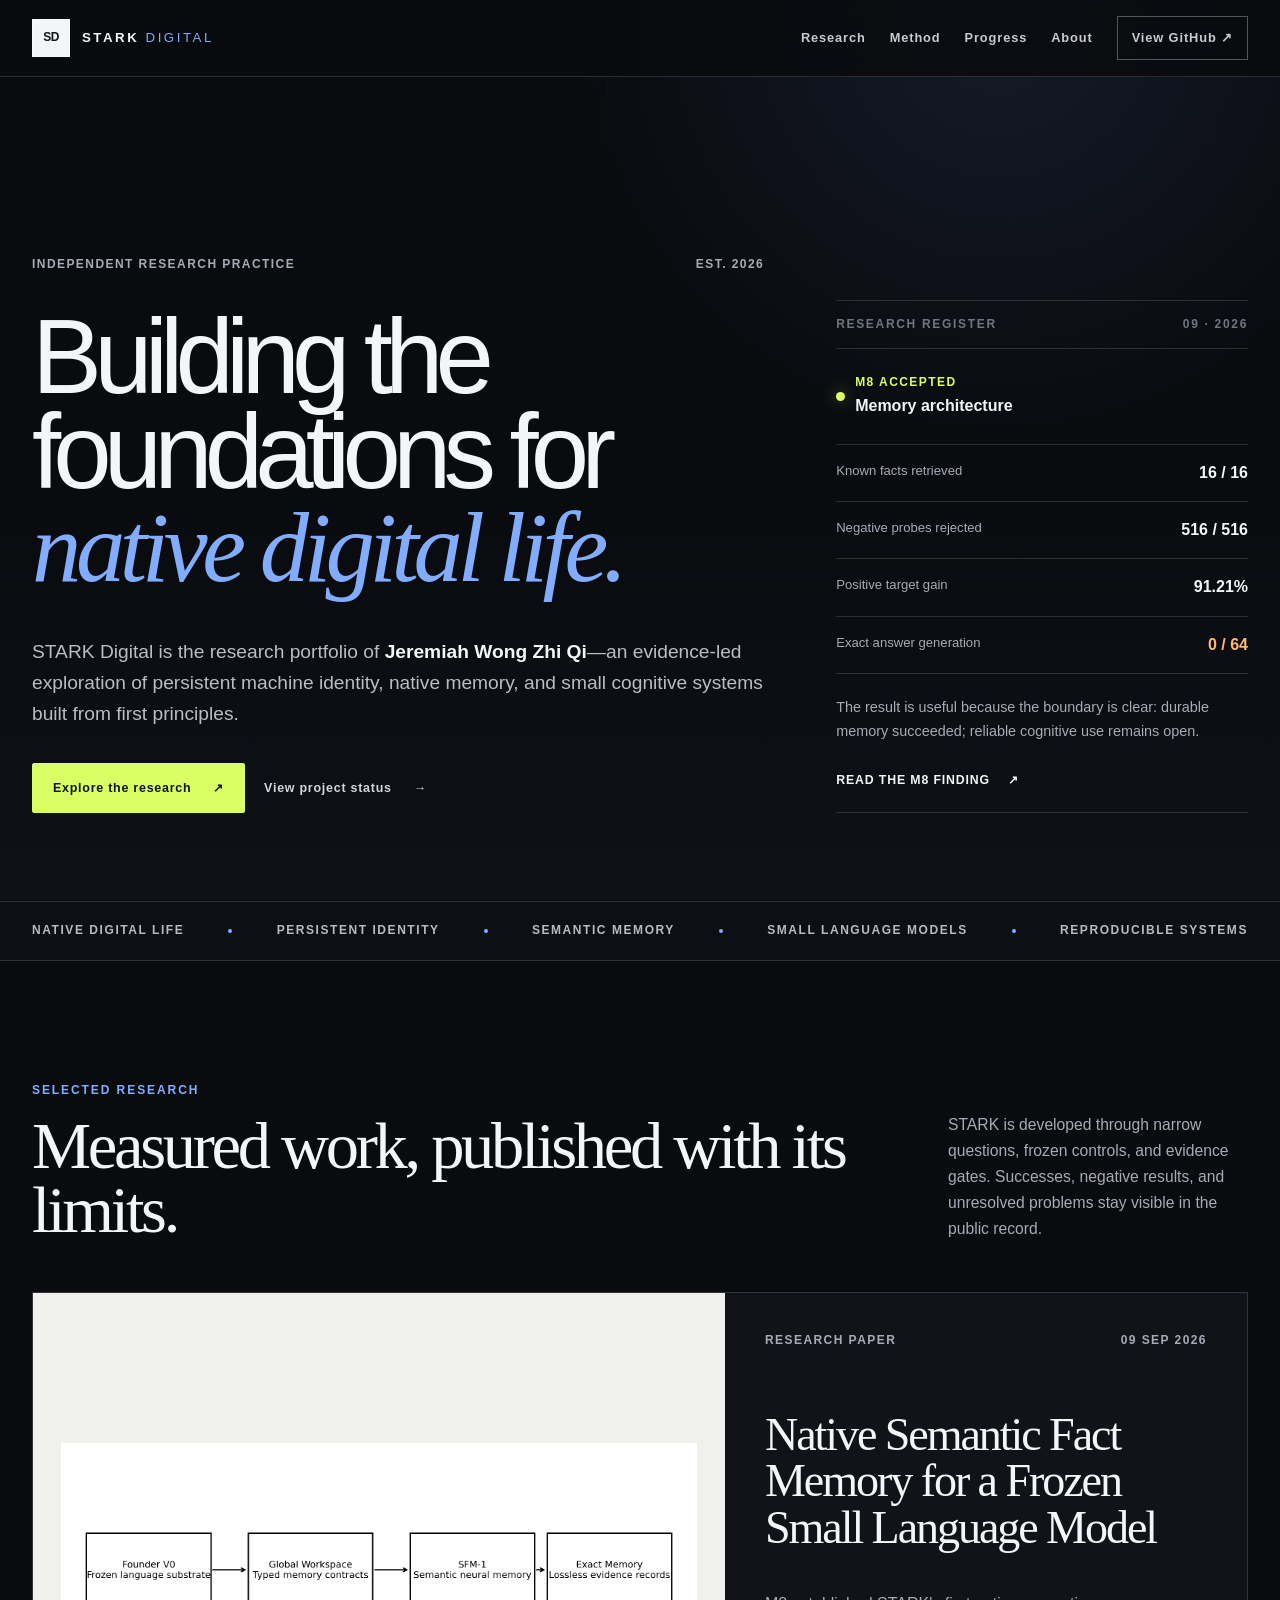
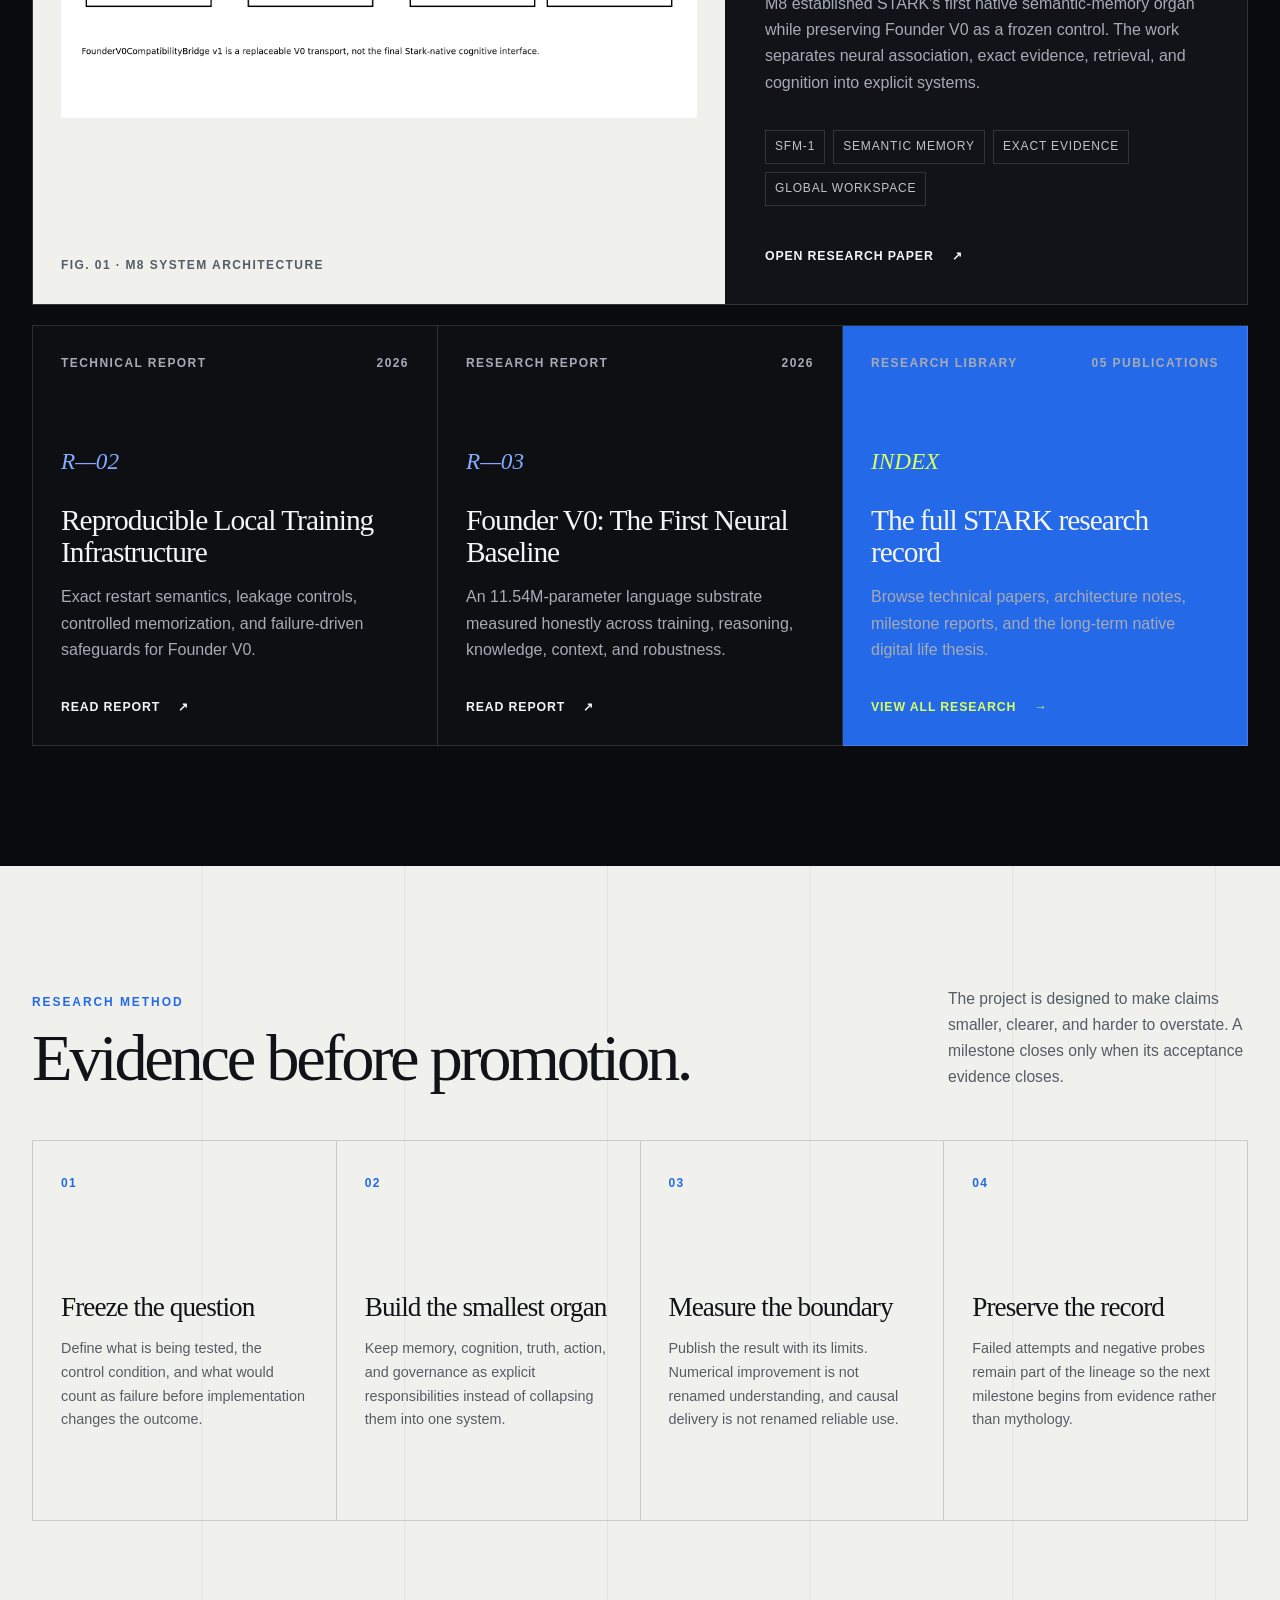
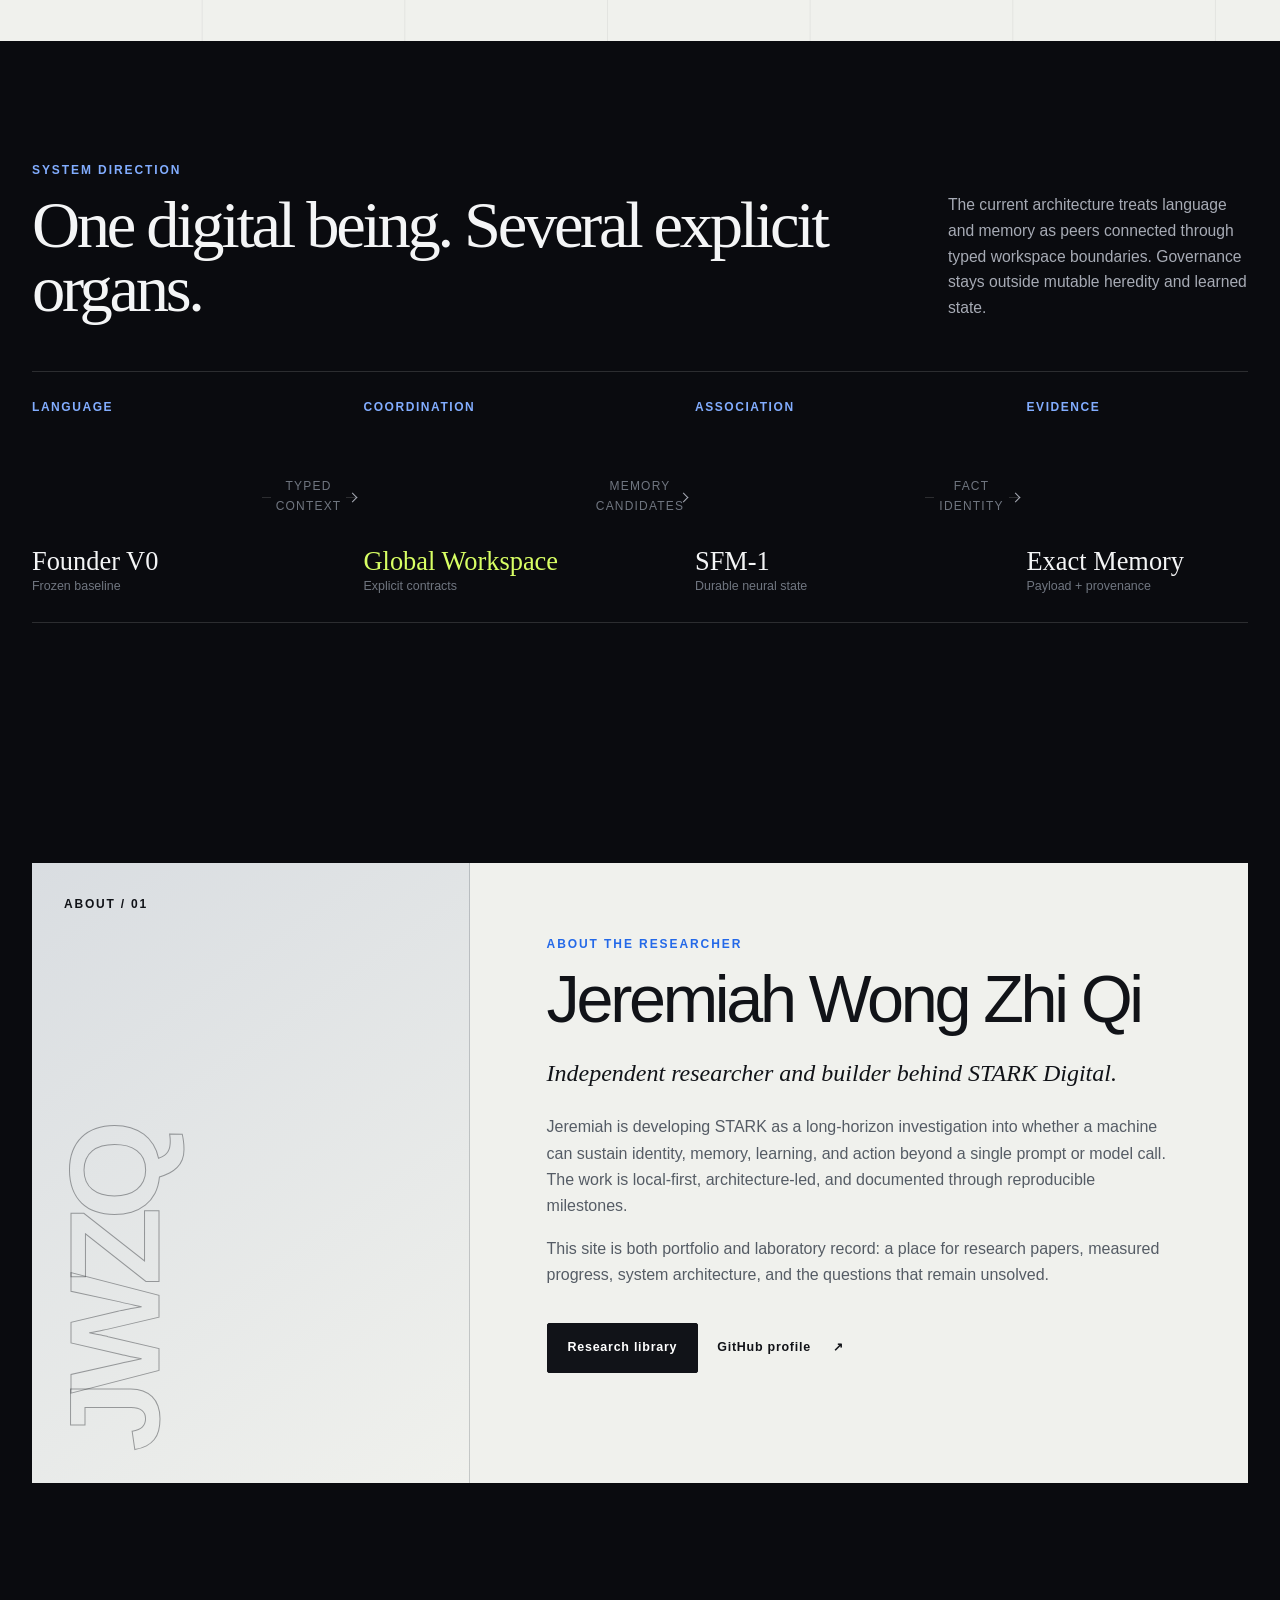
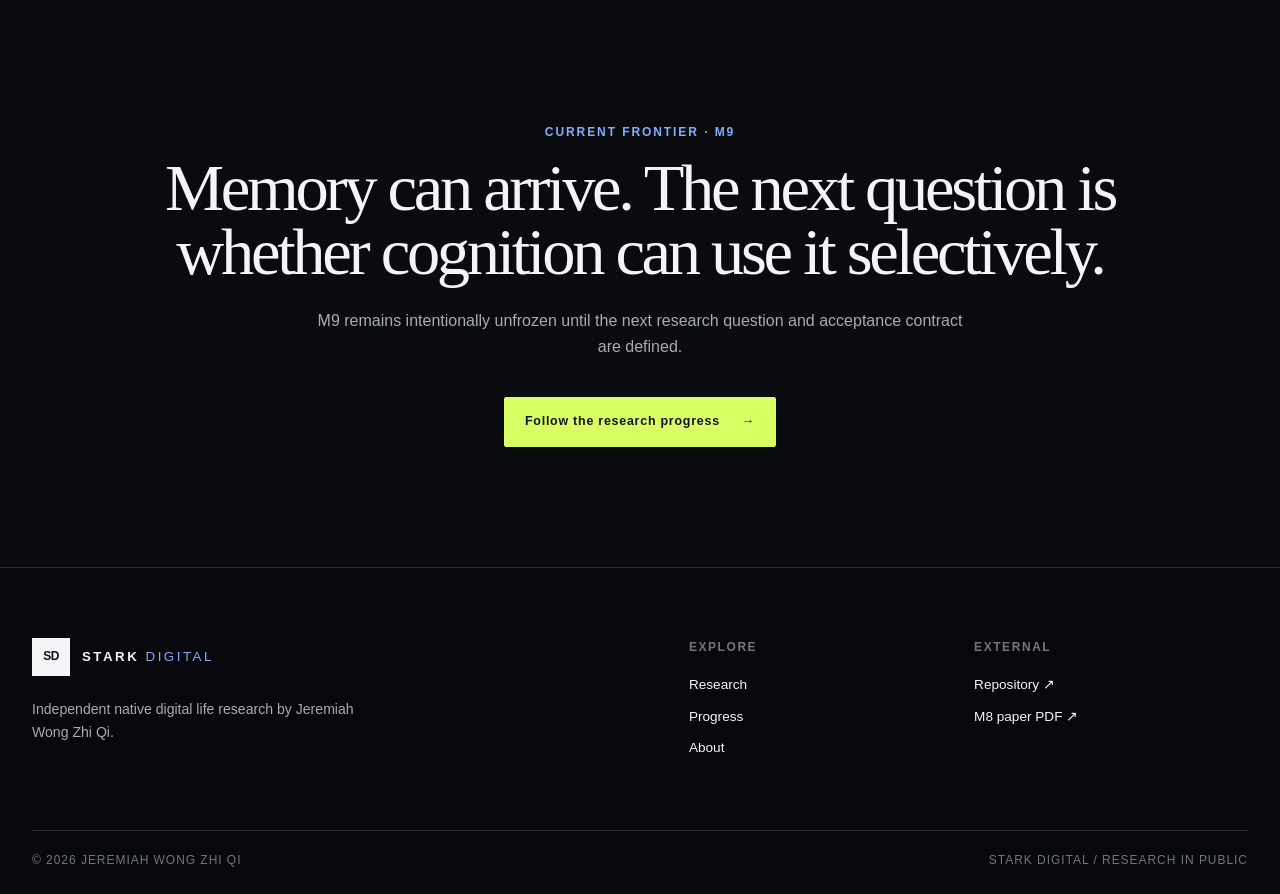
==== out/index.html @ 8e63d454 "Upgrade STARK Digital research portfolio" ====
<!doctype html>
<html lang="en">
<head>
  <meta charset="utf-8">
  <meta name="viewport" content="width=device-width, initial-scale=1">
  <meta name="theme-color" content="#0a0b0f">
  <meta name="author" content="Jeremiah Wong Zhi Qi">
  <meta name="robots" content="index, follow, max-image-preview:large">
  <title>STARK Digital — Native Digital Life Research by Jeremiah Wong Zhi Qi</title>
  <meta name="description" content="STARK Digital is Jeremiah Wong Zhi Qi's independent research portfolio exploring native digital life, small language models, semantic memory, and reproducible AI systems.">
  <link rel="canonical" href="https://project-stark00.github.io/stark-agi/">
  <link rel="icon" href="assets/stark-mark.svg" type="image/svg+xml">
  <meta property="og:type" content="website">
  <meta property="og:site_name" content="STARK Digital">
  <meta property="og:title" content="STARK Digital — Native Digital Life Research">
  <meta property="og:description" content="Independent research by Jeremiah Wong Zhi Qi into persistent digital beings, native memory, and measurable machine cognition.">
  <meta property="og:url" content="https://project-stark00.github.io/stark-agi/">
  <meta name="twitter:card" content="summary">
  <meta name="twitter:title" content="STARK Digital — Native Digital Life Research">
  <meta name="twitter:description" content="Independent research by Jeremiah Wong Zhi Qi into persistent digital beings, native memory, and measurable machine cognition.">
  <link rel="stylesheet" href="css/style.css">
  <script type="application/ld+json">
  {
    "@context": "https://schema.org",
    "@graph": [
      {
        "@type": "Person",
        "@id": "https://project-stark00.github.io/stark-agi/#jeremiah",
        "name": "Jeremiah Wong Zhi Qi",
        "url": "https://project-stark00.github.io/stark-agi/",
        "sameAs": ["https://github.com/Project-stark00"],
        "knowsAbout": ["Native digital life", "Semantic memory", "Small language models", "Reproducible machine learning"]
      },
      {
        "@type": "Organization",
        "@id": "https://project-stark00.github.io/stark-agi/#organization",
        "name": "STARK Digital",
        "url": "https://project-stark00.github.io/stark-agi/",
        "founder": {"@id": "https://project-stark00.github.io/stark-agi/#jeremiah"}
      },
      {
        "@type": "WebSite",
        "@id": "https://project-stark00.github.io/stark-agi/#website",
        "url": "https://project-stark00.github.io/stark-agi/",
        "name": "STARK Digital",
        "description": "Independent native digital life research and portfolio by Jeremiah Wong Zhi Qi.",
        "author": {"@id": "https://project-stark00.github.io/stark-agi/#jeremiah"},
        "publisher": {"@id": "https://project-stark00.github.io/stark-agi/#organization"}
      }
    ]
  }
  </script>
</head>
<body>
  <a class="skip-link" href="#main">Skip to content</a>
  <div class="page-grid" aria-hidden="true"></div>
  <header class="site-header">
    <nav class="nav shell" aria-label="Primary navigation">
      <a class="brand" href="index.html" aria-label="STARK Digital home">
        <span class="brand-mark">SD</span>
        <span class="brand-wordmark">STARK <i>DIGITAL</i></span>
      </a>
      <button class="nav-toggle" type="button" aria-expanded="false" aria-controls="site-navigation" aria-label="Open navigation"><span></span><span></span></button>
      <div class="nav-links" id="site-navigation">
        <a href="#research">Research</a>
        <a href="#method">Method</a>
        <a href="progress.html">Progress</a>
        <a href="#about">About</a>
        <a class="nav-cta" href="https://github.com/Project-stark00/stark-agi" target="_blank" rel="noreferrer">View GitHub <span aria-hidden="true">↗</span></a>
      </div>
    </nav>
  </header>

  <main id="main">
    <section class="hero shell">
      <div class="hero-copy reveal">
        <p class="eyebrow"><span>Independent research practice</span><span>Est. 2026</span></p>
        <h1>Building the foundations for <em>native digital life.</em></h1>
        <p class="lead">STARK Digital is the research portfolio of <strong>Jeremiah Wong Zhi Qi</strong>—an evidence-led exploration of persistent machine identity, native memory, and small cognitive systems built from first principles.</p>
        <div class="hero-actions">
          <a class="button primary" href="articles.html">Explore the research <span aria-hidden="true">↗</span></a>
          <a class="button text-button" href="progress.html">View project status <span aria-hidden="true">→</span></a>
        </div>
      </div>

      <aside class="research-register reveal" aria-label="Current research state">
        <div class="register-head"><span>Research register</span><span>09 · 2026</span></div>
        <div class="register-status"><i></i><span>M8 accepted</span><b>Memory architecture</b></div>
        <dl>
          <div><dt>Known facts retrieved</dt><dd>16 / 16</dd></div>
          <div><dt>Negative probes rejected</dt><dd>516 / 516</dd></div>
          <div><dt>Positive target gain</dt><dd>91.21%</dd></div>
          <div class="boundary"><dt>Exact answer generation</dt><dd>0 / 64</dd></div>
        </dl>
        <p>The result is useful because the boundary is clear: durable memory succeeded; reliable cognitive use remains open.</p>
        <a href="research/stark-m8-native-semantic-fact-memory.html">Read the M8 finding <span aria-hidden="true">↗</span></a>
      </aside>
    </section>

    <section class="signal-strip" aria-label="Research focus">
      <div class="shell signal-track">
        <span>Native digital life</span><i></i><span>Persistent identity</span><i></i><span>Semantic memory</span><i></i><span>Small language models</span><i></i><span>Reproducible systems</span>
      </div>
    </section>

    <section id="research" class="section shell reveal">
      <div class="section-heading split-heading">
        <div><p class="kicker">Selected research</p><h2>Measured work, published with its limits.</h2></div>
        <p>STARK is developed through narrow questions, frozen controls, and evidence gates. Successes, negative results, and unresolved problems stay visible in the public record.</p>
      </div>

      <article class="featured-paper">
        <div class="paper-visual">
          <img src="assets/research/m8_architecture.png" alt="Diagram of the M8 semantic memory architecture connecting Founder V0, the Global Workspace, SFM-1 and Exact Memory" width="1600" height="900" loading="eager">
          <span>Fig. 01 · M8 system architecture</span>
        </div>
        <div class="paper-copy">
          <p class="paper-meta"><span>Research paper</span><time datetime="2026-09-09">09 Sep 2026</time></p>
          <h3>Native Semantic Fact Memory for a Frozen Small Language Model</h3>
          <p>M8 established STARK's first native semantic-memory organ while preserving Founder V0 as a frozen control. The work separates neural association, exact evidence, retrieval, and cognition into explicit systems.</p>
          <ul class="paper-tags"><li>SFM-1</li><li>Semantic memory</li><li>Exact evidence</li><li>Global Workspace</li></ul>
          <a class="arrow-link" href="research/stark-m8-native-semantic-fact-memory.html">Open research paper <span aria-hidden="true">↗</span></a>
        </div>
      </article>

      <div class="research-grid">
        <article class="research-card">
          <p class="paper-meta"><span>Technical report</span><time datetime="2026-09-09">2026</time></p>
          <span class="card-number">R—02</span>
          <h3>Reproducible Local Training Infrastructure</h3>
          <p>Exact restart semantics, leakage controls, controlled memorization, and failure-driven safeguards for Founder V0.</p>
          <a class="arrow-link" href="research/stark-m6-reproducible-training-infrastructure.html">Read report <span aria-hidden="true">↗</span></a>
        </article>
        <article class="research-card">
          <p class="paper-meta"><span>Research report</span><time datetime="2026-09-07">2026</time></p>
          <span class="card-number">R—03</span>
          <h3>Founder V0: The First Neural Baseline</h3>
          <p>An 11.54M-parameter language substrate measured honestly across training, reasoning, knowledge, context, and robustness.</p>
          <a class="arrow-link" href="research/stark-founder-v0-first-neural-baseline.html">Read report <span aria-hidden="true">↗</span></a>
        </article>
        <article class="research-card research-index-card">
          <p class="paper-meta"><span>Research library</span><span>05 publications</span></p>
          <span class="card-number">INDEX</span>
          <h3>The full STARK research record</h3>
          <p>Browse technical papers, architecture notes, milestone reports, and the long-term native digital life thesis.</p>
          <a class="arrow-link" href="articles.html">View all research <span aria-hidden="true">→</span></a>
        </article>
      </div>
    </section>

    <section id="method" class="section method-section">
      <div class="shell reveal">
        <div class="section-heading split-heading light-heading">
          <div><p class="kicker">Research method</p><h2>Evidence before promotion.</h2></div>
          <p>The project is designed to make claims smaller, clearer, and harder to overstate. A milestone closes only when its acceptance evidence closes.</p>
        </div>
        <ol class="method-grid">
          <li><span>01</span><h3>Freeze the question</h3><p>Define what is being tested, the control condition, and what would count as failure before implementation changes the outcome.</p></li>
          <li><span>02</span><h3>Build the smallest organ</h3><p>Keep memory, cognition, truth, action, and governance as explicit responsibilities instead of collapsing them into one system.</p></li>
          <li><span>03</span><h3>Measure the boundary</h3><p>Publish the result with its limits. Numerical improvement is not renamed understanding, and causal delivery is not renamed reliable use.</p></li>
          <li><span>04</span><h3>Preserve the record</h3><p>Failed attempts and negative probes remain part of the lineage so the next milestone begins from evidence rather than mythology.</p></li>
        </ol>
      </div>
    </section>

    <section class="section shell reveal">
      <div class="section-heading split-heading architecture-heading">
        <div><p class="kicker">System direction</p><h2>One digital being. Several explicit organs.</h2></div>
        <p>The current architecture treats language and memory as peers connected through typed workspace boundaries. Governance stays outside mutable heredity and learned state.</p>
      </div>
      <div class="system-map" role="img" aria-label="STARK architecture: Founder V0 language, Global Workspace, SFM-1 semantic memory and Exact Memory evidence are separate connected systems">
        <div class="system-node"><small>Language</small><strong>Founder V0</strong><span>Frozen baseline</span></div>
        <div class="system-connector"><span>typed<br>context</span></div>
        <div class="system-node focus"><small>Coordination</small><strong>Global Workspace</strong><span>Explicit contracts</span></div>
        <div class="system-connector"><span>memory<br>candidates</span></div>
        <div class="system-node"><small>Association</small><strong>SFM-1</strong><span>Durable neural state</span></div>
        <div class="system-connector"><span>fact<br>identity</span></div>
        <div class="system-node"><small>Evidence</small><strong>Exact Memory</strong><span>Payload + provenance</span></div>
      </div>
    </section>

    <section id="about" class="section shell reveal">
      <div class="about-panel">
        <div class="about-index"><span>ABOUT / 01</span><b>JWZQ</b></div>
        <div class="about-copy">
          <p class="kicker">About the researcher</p>
          <h2>Jeremiah Wong Zhi Qi</h2>
          <p class="about-lead">Independent researcher and builder behind STARK Digital.</p>
          <p>Jeremiah is developing STARK as a long-horizon investigation into whether a machine can sustain identity, memory, learning, and action beyond a single prompt or model call. The work is local-first, architecture-led, and documented through reproducible milestones.</p>
          <p>This site is both portfolio and laboratory record: a place for research papers, measured progress, system architecture, and the questions that remain unsolved.</p>
          <div class="about-links"><a class="button dark-button" href="articles.html">Research library</a><a class="button text-button dark-text" href="https://github.com/Project-stark00" target="_blank" rel="noreferrer">GitHub profile <span aria-hidden="true">↗</span></a></div>
        </div>
      </div>
    </section>

    <section class="section shell reveal">
      <div class="closing-statement">
        <p class="kicker">Current frontier · M9</p>
        <h2>Memory can arrive. The next question is whether cognition can use it selectively.</h2>
        <p>M9 remains intentionally unfrozen until the next research question and acceptance contract are defined.</p>
        <a class="button primary" href="progress.html">Follow the research progress <span aria-hidden="true">→</span></a>
      </div>
    </section>
  </main>

  <footer class="site-footer">
    <div class="shell footer-grid">
      <div><a class="brand" href="index.html"><span class="brand-mark">SD</span><span class="brand-wordmark">STARK <i>DIGITAL</i></span></a><p>Independent native digital life research by Jeremiah Wong Zhi Qi.</p></div>
      <div class="footer-nav"><span>Explore</span><a href="articles.html">Research</a><a href="progress.html">Progress</a><a href="#about">About</a></div>
      <div class="footer-nav"><span>External</span><a href="https://github.com/Project-stark00/stark-agi" target="_blank" rel="noreferrer">Repository ↗</a><a href="assets/research/papers/Stark_M8_Native_Semantic_Memory_Research_Paper_Public.pdf">M8 paper PDF ↗</a></div>
    </div>
    <div class="shell footer-base"><span>© 2026 Jeremiah Wong Zhi Qi</span><span>STARK Digital / Research in public</span></div>
  </footer>
  <script src="js/app.js"></script>
</body>
</html>
---- out/css/style.css ----
:root{
  --bg:#0a0b0f;
  --surface:#111319;
  --surface-2:#161922;
  --paper:#f0f1ed;
  --paper-2:#e5e7e2;
  --text:#f4f5f6;
  --muted:#a7abb5;
  --dim:#707680;
  --ink:#111318;
  --ink-muted:#555c65;
  --line:rgba(255,255,255,.14);
  --dark-line:rgba(17,19,24,.16);
  --blue:#82adff;
  --blue-deep:#2469e8;
  --signal:#d8ff64;
  --warning:#ffb870;
  --radius:6px;
  --display:Georgia,"Times New Roman",serif;
  --sans:Arial,"Helvetica Neue",sans-serif;
}

*{box-sizing:border-box}
html{scroll-behavior:smooth}
body{margin:0;min-height:100vh;background:var(--bg);color:var(--text);font:400 1rem/1.65 var(--sans);overflow-x:hidden}
body::before{content:"";position:fixed;inset:0;pointer-events:none;z-index:-2;background:radial-gradient(circle at 78% 2%,rgba(91,130,215,.13),transparent 32%),linear-gradient(180deg,#0a0b0f 0,#0a0b0f 55%,#0e1117 100%)}
.page-grid{position:fixed;inset:0;pointer-events:none;z-index:-1;opacity:.45;background-image:linear-gradient(90deg,transparent calc(100% - 1px),rgba(255,255,255,.04) 1px);background-size:calc((100vw - 64px)/6) 100%;mask-image:linear-gradient(to bottom,#000,transparent 70%)}
a{color:inherit;text-decoration:none}
img{max-width:100%;height:auto}
button,input,textarea,select{font:inherit}
::selection{background:var(--signal);color:var(--ink)}
.shell{width:min(1280px,calc(100% - 64px));margin-inline:auto}
.skip-link{position:fixed;left:16px;top:12px;z-index:200;padding:10px 14px;background:var(--signal);color:var(--ink);font-weight:800;transform:translateY(-160%)}
.skip-link:focus{transform:none}

.site-header{position:sticky;top:0;z-index:100;border-bottom:1px solid var(--line);background:rgba(10,11,15,.86);backdrop-filter:blur(18px)}
.nav{height:76px;display:flex;align-items:center;justify-content:space-between;gap:32px}
.brand{display:inline-flex;align-items:center;gap:12px;font-weight:800}
.brand-mark{width:38px;height:38px;display:grid;place-items:center;border:1px solid rgba(255,255,255,.35);background:var(--text);color:var(--ink);font-size:.7rem;letter-spacing:-.04em}
.brand-wordmark{font-size:.83rem;letter-spacing:.19em;white-space:nowrap}
.brand-wordmark i{color:var(--blue);font-style:normal;font-weight:400}
.nav-links{display:flex;align-items:center;gap:24px}
.nav-links a{position:relative;color:#c9cbd1;font-size:.8rem;font-weight:700;letter-spacing:.07em}
.nav-links>a:not(.nav-cta)::after{content:"";position:absolute;left:0;right:100%;bottom:-8px;height:1px;background:var(--signal);transition:right .25s ease}
.nav-links>a:hover::after,.nav-links>a[aria-current="page"]::after{right:0}
.nav-links a:hover,.nav-links a[aria-current="page"]{color:#fff}
.nav-cta{padding:10px 14px;border:1px solid rgba(255,255,255,.3);transition:background .2s,color .2s}
.nav-cta:hover{background:var(--text);color:var(--ink)}
.nav-toggle{display:none;width:44px;height:44px;border:1px solid var(--line);background:transparent;color:var(--text);padding:0;place-content:center;gap:6px}
.nav-toggle span{display:block;width:19px;height:1px;background:currentColor}

.hero{min-height:calc(100vh - 76px);padding:100px 0 88px;display:grid;grid-template-columns:minmax(0,1.28fr) minmax(330px,.72fr);align-items:end;gap:72px}
.eyebrow,.paper-meta{display:flex;align-items:center;justify-content:space-between;gap:16px;margin:0;color:var(--muted);font-size:.72rem;font-weight:700;letter-spacing:.12em;text-transform:uppercase}
.hero h1{max-width:900px;margin:35px 0 0;font:400 clamp(4.6rem,8.2vw,8.5rem)/.9 var(--sans);letter-spacing:-.075em}
.hero h1 em{display:block;color:var(--blue);font:italic 400 .94em/1 var(--display);letter-spacing:-.055em}
.lead{max-width:820px;margin:38px 0 0;color:#b9bdc5;font-size:clamp(1.08rem,1.5vw,1.3rem);line-height:1.62}
.lead strong{color:var(--text);font-weight:700}
.hero-actions,.library-actions,.about-links{display:flex;align-items:center;flex-wrap:wrap;gap:14px;margin-top:34px}
.button{min-height:50px;display:inline-flex;align-items:center;justify-content:center;gap:22px;padding:0 20px;border:1px solid var(--line);border-radius:2px;font-size:.78rem;font-weight:800;letter-spacing:.06em;transition:transform .2s,background .2s,color .2s,border-color .2s}
.button:hover{transform:translateY(-2px);border-color:rgba(255,255,255,.45)}
.button.primary{background:var(--signal);border-color:var(--signal);color:var(--ink)}
.button.primary:hover{background:#e6ff9a}
.text-button{border-color:transparent;padding-inline:4px 0;color:#d4d6da}
.text-button:hover{border-color:transparent;color:#fff}
.dark-button{background:var(--ink);border-color:var(--ink);color:#fff}
.dark-text{color:var(--ink)}

.research-register{border-top:1px solid var(--line);border-bottom:1px solid var(--line)}
.register-head{display:flex;justify-content:space-between;padding:14px 0;color:var(--dim);font-size:.68rem;font-weight:700;letter-spacing:.14em;text-transform:uppercase}
.register-status{display:grid;grid-template-columns:auto 1fr;column-gap:10px;align-items:center;padding:24px 0;border-top:1px solid var(--line);border-bottom:1px solid var(--line)}
.register-status i{grid-row:1/3;width:9px;height:9px;background:var(--signal);border-radius:50%;box-shadow:0 0 16px rgba(216,255,100,.45)}
.register-status span{color:var(--signal);font-size:.68rem;font-weight:800;letter-spacing:.12em;text-transform:uppercase}
.register-status b{font-size:1rem}
.research-register dl{margin:0}
.research-register dl div{display:flex;justify-content:space-between;gap:24px;padding:15px 0;border-bottom:1px solid var(--line)}
.research-register dt{color:var(--muted);font-size:.82rem}
.research-register dd{margin:0;font-weight:800;font-variant-numeric:tabular-nums}
.research-register .boundary dd{color:var(--warning)}
.research-register>p{margin:22px 0;color:var(--muted);font-size:.9rem}
.research-register>a,.arrow-link{display:inline-flex;align-items:center;gap:18px;margin-bottom:22px;color:var(--text);font-size:.77rem;font-weight:800;letter-spacing:.07em;text-transform:uppercase}
.research-register>a:hover,.arrow-link:hover{color:var(--signal)}

.signal-strip{overflow:hidden;border-top:1px solid var(--line);border-bottom:1px solid var(--line);background:#0d0f14}
.signal-track{min-height:58px;display:flex;align-items:center;justify-content:space-between;gap:24px;color:#b8bbc3;font-size:.69rem;font-weight:800;letter-spacing:.13em;text-transform:uppercase;white-space:nowrap}
.signal-track i{width:4px;height:4px;background:var(--blue);border-radius:50%}
.section{padding:120px 0}
.section-heading{margin-bottom:50px}
.split-heading{display:grid;grid-template-columns:minmax(0,1.5fr) minmax(300px,.5fr);gap:80px;align-items:end}
.kicker{margin:0;color:var(--blue);font-size:.7rem;font-weight:800;letter-spacing:.16em;text-transform:uppercase}
.section-heading h2,.about-copy h2,.closing-statement h2,.disclosure-note h2{max-width:840px;margin:13px 0 0;font:400 clamp(3.1rem,5.2vw,5.7rem)/.96 var(--display);letter-spacing:-.05em}
.section-heading>p,.light-heading>p,.architecture-heading>p{margin:0;color:var(--muted);font-size:.98rem}

.featured-paper{display:grid;grid-template-columns:1.14fr .86fr;min-height:580px;border:1px solid var(--line);background:var(--surface)}
.paper-visual{display:flex;flex-direction:column;justify-content:space-between;padding:28px;background:var(--paper)}
.paper-visual img{width:100%;height:100%;min-height:420px;object-fit:contain;filter:saturate(.75) contrast(1.05)}
.paper-visual>span,.library-feature-visual>span{padding-top:16px;color:var(--ink-muted);font-size:.68rem;font-weight:700;letter-spacing:.12em;text-transform:uppercase}
.paper-copy{display:flex;flex-direction:column;padding:38px 40px}
.paper-copy h3{max-width:560px;margin:62px 0 24px;font:400 clamp(2.3rem,3.6vw,4.2rem)/1 var(--display);letter-spacing:-.045em}
.paper-copy>p:not(.paper-meta){color:var(--muted)}
.paper-tags{display:flex;flex-wrap:wrap;gap:8px;margin:18px 0 40px;padding:0;list-style:none}
.paper-tags li{padding:6px 9px;border:1px solid var(--line);color:#c0c3cb;font-size:.67rem;text-transform:uppercase;letter-spacing:.07em}
.paper-copy .arrow-link{margin-top:auto;margin-bottom:0}
.research-grid{display:grid;grid-template-columns:repeat(3,1fr);margin-top:20px;border-top:1px solid var(--line);border-left:1px solid var(--line)}
.research-card{min-height:420px;display:flex;flex-direction:column;padding:28px;border-right:1px solid var(--line);border-bottom:1px solid var(--line);background:rgba(255,255,255,.018);transition:background .2s}
.research-card:hover{background:rgba(255,255,255,.045)}
.research-card .card-number{display:block;margin:74px 0 30px;color:var(--blue);font:italic 400 1.45rem var(--display)}
.research-card h3{margin:0;font:400 clamp(1.65rem,2.3vw,2.55rem)/1.08 var(--display);letter-spacing:-.035em}
.research-card>p:not(.paper-meta){color:var(--muted)}
.research-card .arrow-link{margin-top:auto;margin-bottom:0}
.research-index-card{background:var(--blue-deep)}
.research-index-card:hover{background:#1d5fd4}
.research-index-card .card-number,.research-index-card .arrow-link{color:var(--signal)}

.method-section,.log-section{position:relative;background:var(--paper);color:var(--ink)}
.method-section::before,.log-section::before{content:"";position:absolute;inset:0;background-image:linear-gradient(90deg,transparent calc(100% - 1px),rgba(17,19,24,.06) 1px);background-size:calc((100vw - 64px)/6) 100%;pointer-events:none}
.method-section>.shell,.log-section>.shell{position:relative}
.light-heading .kicker{color:var(--blue-deep)}
.light-heading>p{color:var(--ink-muted)}
.method-grid{display:grid;grid-template-columns:repeat(4,1fr);margin:0;padding:0;border-top:1px solid var(--dark-line);border-left:1px solid var(--dark-line);list-style:none}
.method-grid li{min-height:380px;padding:28px;border-right:1px solid var(--dark-line);border-bottom:1px solid var(--dark-line)}
.method-grid li>span{display:inline-block;margin-bottom:100px;color:var(--blue-deep);font-size:.72rem;font-weight:800;letter-spacing:.12em}
.method-grid h3{margin:0;font:400 1.7rem/1.08 var(--display);letter-spacing:-.035em}
.method-grid p{color:var(--ink-muted);font-size:.9rem}

.system-map{display:grid;grid-template-columns:1fr 110px 1fr 110px 1fr 110px 1fr;align-items:stretch;border-top:1px solid var(--line);border-bottom:1px solid var(--line)}
.system-node{min-height:250px;display:flex;flex-direction:column;padding:26px 0}
.system-node small{color:var(--blue);font-size:.67rem;font-weight:800;letter-spacing:.13em;text-transform:uppercase}
.system-node strong{margin-top:auto;font:400 1.65rem/1.1 var(--display)}
.system-node span{color:var(--dim);font-size:.78rem}
.system-node.focus strong{color:var(--signal)}
.system-connector{display:grid;place-items:center;position:relative;text-align:center;color:var(--dim);font-size:.64rem;letter-spacing:.1em;text-transform:uppercase}
.system-connector::before{content:"";position:absolute;left:8px;right:8px;top:50%;height:1px;background:var(--line)}
.system-connector::after{content:"";position:absolute;right:8px;top:calc(50% - 3px);width:6px;height:6px;border-top:1px solid var(--muted);border-right:1px solid var(--muted);transform:rotate(45deg)}
.system-connector span{position:relative;padding:5px;background:var(--bg)}

.about-panel{display:grid;grid-template-columns:.72fr 1.28fr;background:var(--paper);color:var(--ink)}
.about-index{min-height:620px;display:flex;flex-direction:column;justify-content:space-between;padding:32px;border-right:1px solid var(--dark-line);background:linear-gradient(145deg,#d9dde1,#f0f1ed)}
.about-index span{font-size:.7rem;font-weight:800;letter-spacing:.15em}
.about-index b{font-size:clamp(4rem,10vw,9rem);line-height:.8;letter-spacing:-.1em;color:transparent;-webkit-text-stroke:1px rgba(17,19,24,.38);writing-mode:vertical-rl;transform:rotate(180deg)}
.about-copy{padding:72px clamp(38px,6vw,88px)}
.about-copy .kicker{color:var(--blue-deep)}
.about-copy h2{font-family:var(--sans);font-weight:500}
.about-lead{margin:25px 0;font:italic 400 1.5rem/1.35 var(--display)}
.about-copy>p:not(.kicker):not(.about-lead){max-width:700px;color:var(--ink-muted)}
.closing-statement{max-width:1050px;text-align:center;margin:auto}
.closing-statement h2{max-width:none}
.closing-statement>p:not(.kicker){max-width:660px;margin:24px auto;color:var(--muted)}
.closing-statement .button{margin-top:12px}

.site-footer{padding:70px 0 24px;border-top:1px solid var(--line);background:#07080b}
.footer-grid{display:grid;grid-template-columns:1.5fr .55fr .7fr;gap:70px}
.footer-grid>div:first-child p{max-width:350px;margin-top:22px;color:var(--muted);font-size:.88rem}
.footer-nav{display:flex;flex-direction:column;align-items:flex-start;gap:9px;font-size:.85rem}
.footer-nav>span{margin-bottom:8px;color:var(--dim);font-size:.65rem;font-weight:800;letter-spacing:.13em;text-transform:uppercase}
.footer-nav a:hover{color:var(--signal)}
.footer-base{display:flex;justify-content:space-between;margin-top:70px;padding-top:20px;border-top:1px solid var(--line);color:var(--dim);font-size:.67rem;letter-spacing:.08em;text-transform:uppercase}

.subpage{min-height:75vh}
.library-hero{display:grid;grid-template-columns:1.5fr .5fr;gap:80px;align-items:end;padding:120px 0 78px;border-bottom:1px solid var(--line)}
.library-hero h1,.progress-hero h1{max-width:920px;margin:18px 0 0;font:400 clamp(4rem,7.3vw,7.8rem)/.91 var(--display);letter-spacing:-.065em}
.library-hero>div:last-child>p{margin:0;color:var(--muted)}
.library-hero .arrow-link{margin-top:28px;margin-bottom:0}
.library-section{padding:60px 0 0}
.library-feature{display:grid;grid-template-columns:1fr 1fr;border:1px solid var(--line);background:var(--surface)}
.library-feature-copy{display:flex;flex-direction:column;padding:44px}
.library-feature-copy .card-number{margin-top:70px;color:var(--blue);font:italic 400 1.35rem var(--display)}
.library-feature-copy h2{margin:18px 0 22px;font:400 clamp(2.5rem,4.3vw,4.8rem)/.97 var(--display);letter-spacing:-.05em}
.library-feature-copy>p:not(.paper-meta){color:var(--muted)}
.result-inline{display:grid;grid-template-columns:repeat(3,1fr);gap:12px;margin-top:auto;padding-top:32px}
.result-inline span{color:var(--dim);font-size:.68rem;text-transform:uppercase;letter-spacing:.06em}
.result-inline b{display:block;margin-bottom:4px;color:var(--text);font-size:1.15rem;letter-spacing:0;text-transform:none}
.library-feature-visual{display:flex;flex-direction:column;padding:28px;background:var(--paper)}
.library-feature-visual img{width:100%;height:100%;min-height:460px;object-fit:contain}
.library-list{margin-top:70px;border-top:1px solid var(--line)}
.library-row{display:grid;grid-template-columns:130px 1fr 60px;gap:34px;align-items:center;min-height:250px;padding:32px 0;border-bottom:1px solid var(--line)}
.library-code{align-self:stretch;display:flex;flex-direction:column;justify-content:space-between;color:var(--dim);font-size:.68rem;letter-spacing:.11em;text-transform:uppercase}
.library-code span{color:var(--blue);font-weight:800}
.library-row h2{max-width:800px;margin:20px 0 9px;font:400 clamp(1.9rem,3vw,3.3rem)/1.05 var(--display);letter-spacing:-.04em}
.library-row>div:nth-child(2)>p:not(.paper-meta){max-width:750px;margin:0;color:var(--muted)}
.row-arrow{width:54px;height:54px;display:grid;place-items:center;border:1px solid var(--line);font-size:1.4rem;transition:background .2s,color .2s}
.row-arrow:hover{background:var(--signal);color:var(--ink)}
.disclosure-note{padding:64px;border:1px solid var(--line);background:var(--surface)}
.disclosure-note h2{font-size:clamp(2.5rem,4.5vw,4.8rem)}
.disclosure-note>p:last-child{max-width:800px;color:var(--muted)}

.progress-hero{display:grid;grid-template-columns:1.3fr .7fr;gap:70px;align-items:end;padding:120px 0 80px}
.progress-hero>div:first-child>p:not(.kicker){max-width:820px;margin-top:30px;color:var(--muted);font-size:1.12rem}
.progress-seal{aspect-ratio:1;max-width:360px;width:100%;justify-self:end;display:flex;flex-direction:column;align-items:center;justify-content:center;border:1px solid var(--line);border-radius:50%;background:radial-gradient(circle,rgba(130,173,255,.13),transparent 68%);text-align:center}
.progress-seal span,.progress-seal small{color:var(--dim);font-size:.65rem;font-weight:800;letter-spacing:.13em;text-transform:uppercase}
.progress-seal strong{font:400 6rem/.9 var(--display);letter-spacing:-.08em}
.progress-seal b{color:var(--signal);font-size:.75rem;letter-spacing:.14em;text-transform:uppercase}
.status-panel{display:grid;grid-template-columns:1.25fr .75fr;gap:60px;padding:38px;border:1px solid var(--line);background:var(--surface)}
.status-panel h2{margin:10px 0 0;font:400 clamp(2.3rem,3.8vw,4rem)/1 var(--display);letter-spacing:-.04em}
.status-panel>div>p:last-child{max-width:760px;color:var(--muted)}
.status-facts{margin:0;border-top:1px solid var(--line)}
.status-facts div{display:grid;grid-template-columns:.75fr 1.25fr;gap:18px;padding:13px 0;border-bottom:1px solid var(--line)}
.status-facts dt{color:var(--dim);font-size:.72rem;text-transform:uppercase;letter-spacing:.08em}
.status-facts dd{margin:0;font-size:.86rem;font-weight:700}
.summary-grid{display:grid;grid-template-columns:repeat(4,1fr);border-top:1px solid var(--line);border-left:1px solid var(--line)}
.summary-card{min-height:220px;padding:25px;border-right:1px solid var(--line);border-bottom:1px solid var(--line)}
.summary-card strong{display:block;margin-top:30px;font:400 4.5rem/.9 var(--display)}
.summary-card span{display:block;margin-top:20px;font-weight:800}
.summary-card p{color:var(--dim);font-size:.8rem}
.milestone-board{display:grid;grid-template-columns:repeat(3,1fr);border-top:1px solid var(--line);border-left:1px solid var(--line)}
.milestone-card{min-height:280px;display:flex;flex-direction:column;padding:25px;border-right:1px solid var(--line);border-bottom:1px solid var(--line);background:rgba(255,255,255,.015)}
.milestone-top{display:flex;justify-content:space-between;gap:15px;align-items:center}
.milestone-id{color:var(--blue);font:italic 400 1.2rem var(--display)}
.status-pill{font-size:.61rem;font-weight:800;letter-spacing:.09em;text-transform:uppercase}
.status-completed{color:var(--signal)}
.status-active{color:var(--blue)}
.status-planned,.status-info{color:var(--dim)}
.milestone-card h3{margin:auto 0 10px;font:400 1.75rem/1.08 var(--display)}
.milestone-card p{margin:0;color:var(--muted);font-size:.86rem}
.log-section .section-heading h2{color:var(--ink)}
.timeline{border-top:1px solid var(--dark-line)}
.log-card{display:grid;grid-template-columns:170px 1fr;gap:45px;padding:32px 0;border-bottom:1px solid var(--dark-line)}
.log-date{color:var(--blue-deep);font-size:.75rem;font-weight:800;letter-spacing:.08em}
.log-meta{display:flex;justify-content:space-between;gap:20px;color:var(--ink-muted);font-size:.66rem;font-weight:800;letter-spacing:.1em;text-transform:uppercase}
.log-meta .status-completed{color:#356300}
.log-card h3{margin:14px 0 7px;color:var(--ink);font:400 1.7rem/1.1 var(--display)}
.log-card p{max-width:850px;margin:0;color:var(--ink-muted)}
.notes-grid{display:grid;grid-template-columns:repeat(3,1fr);border-top:1px solid var(--line);border-left:1px solid var(--line)}
.note-card{min-height:260px;padding:26px;border-right:1px solid var(--line);border-bottom:1px solid var(--line)}
.note-card h3{margin:85px 0 10px;font:400 1.55rem/1.08 var(--display)}
.note-card p{margin:0;color:var(--muted);font-size:.86rem}

.article-hero{padding:100px 0 50px;border-bottom:1px solid var(--line)}
.breadcrumbs{display:flex;gap:9px;color:var(--dim);font-size:.72rem;font-weight:700;letter-spacing:.08em;text-transform:uppercase}
.breadcrumbs a:hover{color:var(--signal)}
.article-hero-grid{display:grid;grid-template-columns:1.45fr .55fr;gap:80px;align-items:end;margin-top:56px}
.article-hero h1{max-width:970px;margin:18px 0 24px;font:400 clamp(3.5rem,6vw,6.8rem)/.92 var(--display);letter-spacing:-.06em}
.article-deck{max-width:850px;color:#bdc0c8;font-size:1.12rem}
.article-byline{padding-top:20px;border-top:1px solid var(--line)}
.article-byline dl{margin:0}
.article-byline div{display:flex;justify-content:space-between;gap:20px;padding:10px 0;border-bottom:1px solid var(--line)}
.article-byline dt{color:var(--dim);font-size:.68rem;text-transform:uppercase;letter-spacing:.08em}
.article-byline dd{margin:0;text-align:right;font-size:.82rem;font-weight:700}
.article-byline .button{width:100%;margin-top:18px}
.article-layout{display:grid;grid-template-columns:250px minmax(0,800px);gap:80px;justify-content:center;padding:70px 0 120px}
.article-toc{position:sticky;top:110px;align-self:start;max-height:calc(100vh - 140px);overflow:auto;padding-right:20px}
.article-toc>span{display:block;margin-bottom:18px;color:var(--blue);font-size:.66rem;font-weight:800;letter-spacing:.14em;text-transform:uppercase}
.article-toc ol{margin:0;padding:0;list-style:none}
.article-toc li{margin:0 0 9px}
.article-toc li.toc-sub{padding-left:13px}
.article-toc a{display:block;color:var(--dim);font-size:.72rem;line-height:1.35}
.article-toc a:hover{color:var(--text)}
.article-shell{min-width:0}
.markdown-body{color:#d1d3d8;font-size:1.02rem;line-height:1.78}
.markdown-body>h2{scroll-margin-top:105px;margin:80px 0 20px;padding-top:24px;border-top:1px solid var(--line);color:var(--text);font:400 clamp(2.2rem,3.4vw,3.5rem)/1.03 var(--display);letter-spacing:-.04em}
.markdown-body>h2:first-child{margin-top:0}
.markdown-body>h3{scroll-margin-top:105px;margin:45px 0 14px;color:var(--text);font:400 1.6rem/1.15 var(--display)}
.markdown-body p{margin:0 0 22px}
.markdown-body strong{color:var(--text)}
.markdown-body a{color:var(--blue);text-decoration:underline;text-underline-offset:3px}
.markdown-body ul,.markdown-body ol{margin:0 0 25px;padding-left:24px}
.markdown-body li{margin-bottom:8px;padding-left:5px}
.markdown-body blockquote{margin:35px 0;padding:24px 28px;border-left:3px solid var(--signal);background:var(--surface);color:var(--text);font:italic 400 1.25rem/1.5 var(--display)}
.markdown-body pre{max-width:100%;overflow:auto;margin:30px 0;padding:22px;border:1px solid var(--line);background:#06070a;color:#d9e6ff;font:400 .84rem/1.6 Consolas,monospace}
.markdown-body code{padding:.14em .34em;background:rgba(130,173,255,.1);color:#cfe0ff;font:400 .88em Consolas,monospace}
.markdown-body pre code{padding:0;background:transparent;color:inherit}
.markdown-body .table-wrap{max-width:100%;overflow:auto;margin:30px 0}
.markdown-body table{width:100%;border-collapse:collapse;font-size:.84rem}
.markdown-body th,.markdown-body td{padding:12px 13px;border:1px solid var(--line);text-align:left;white-space:nowrap}
.markdown-body th{background:var(--surface);color:var(--text)}
.markdown-body hr{margin:55px 0;border:0;border-top:1px solid var(--line)}
.markdown-figure{margin:48px 0;padding:20px;background:var(--paper)}
.markdown-figure img{display:block;width:100%;height:auto}
.markdown-figure figcaption{margin-top:15px;color:var(--ink-muted);font-size:.72rem;text-align:center}
.article-end{margin-top:75px;padding-top:35px;border-top:1px solid var(--line)}
.article-end>p{color:var(--dim);font-size:.72rem;text-transform:uppercase;letter-spacing:.08em}
.article-next{display:flex;justify-content:space-between;gap:25px;margin-top:20px}
.article-next a{max-width:320px;font:400 1.35rem/1.15 var(--display)}
.article-next a:hover{color:var(--signal)}

.brand-mark,.eyebrow,.paper-meta,.register-head,.register-status span,.signal-track,.kicker,.paper-visual>span,.library-feature-visual>span,.paper-tags li,.method-grid li>span,.system-node small,.system-connector,.about-index span,.footer-nav>span,.footer-base,.library-code,.result-inline span,.progress-seal span,.progress-seal small,.status-facts dt,.status-pill,.log-meta,.breadcrumbs,.article-byline dt,.article-toc>span,.article-toc a,.markdown-figure figcaption,.article-end>p{font-size:.75rem}

.js .reveal{opacity:0;transform:translateY(18px);transition:opacity .7s ease,transform .7s ease}
.js .reveal.visible{opacity:1;transform:none}

@media (max-width:1050px){
  .hero{grid-template-columns:1fr;align-items:start}.research-register{max-width:620px}.split-heading,.library-hero,.progress-hero,.article-hero-grid{grid-template-columns:1fr;gap:32px}.featured-paper,.library-feature{grid-template-columns:1fr}.paper-visual img,.library-feature-visual img{min-height:320px}.method-grid{grid-template-columns:repeat(2,1fr)}.system-map{grid-template-columns:1fr}.system-node{min-height:150px}.system-connector{min-height:70px}.system-connector::before{left:50%;right:auto;top:7px;bottom:7px;width:1px;height:auto}.system-connector::after{right:calc(50% - 3px);top:auto;bottom:7px;transform:rotate(135deg)}.system-connector span{background:var(--bg)}.about-panel{grid-template-columns:.55fr 1.45fr}.milestone-board,.notes-grid{grid-template-columns:repeat(2,1fr)}.article-layout{grid-template-columns:1fr;gap:35px}.article-toc{position:static;max-height:none;padding:20px;border:1px solid var(--line)}.article-toc ol{columns:2}.article-byline{max-width:520px}.progress-seal{justify-self:start;max-width:260px}.footer-grid{grid-template-columns:1.2fr .6fr .8fr;gap:35px}
}

@media (max-width:760px){
  .shell{width:min(100% - 32px,1280px)}.page-grid{background-size:25vw 100%}.site-header{background:rgba(10,11,15,.95)}.nav{height:68px}.nav-toggle{display:grid}.nav-links{display:none;position:absolute;left:16px;right:16px;top:67px;padding:15px;flex-direction:column;align-items:stretch;gap:0;border:1px solid var(--line);background:#101219}.nav-links.open{display:flex}.nav-links a{padding:12px}.nav-links>a:not(.nav-cta)::after{display:none}.nav-cta{margin-top:8px;text-align:center}.hero{min-height:auto;padding:78px 0 64px;gap:58px}.hero h1{font-size:clamp(3.6rem,16vw,5.3rem)}.eyebrow{align-items:flex-start;flex-direction:column;gap:5px}.signal-track{justify-content:flex-start;overflow:hidden}.section{padding:82px 0}.split-heading{gap:24px}.section-heading{margin-bottom:36px}.section-heading h2,.about-copy h2,.closing-statement h2,.disclosure-note h2{font-size:clamp(2.65rem,13vw,4rem)}.featured-paper{min-height:0}.paper-visual{padding:16px}.paper-visual img{min-height:230px}.paper-copy{padding:28px 22px}.paper-copy h3{margin:40px 0 20px}.research-grid,.summary-grid,.milestone-board,.notes-grid{grid-template-columns:1fr}.research-card{min-height:360px}.method-grid{grid-template-columns:1fr}.method-grid li{min-height:300px}.method-grid li>span{margin-bottom:65px}.about-panel{grid-template-columns:1fr}.about-index{min-height:250px;border-right:0;border-bottom:1px solid var(--dark-line)}.about-index b{writing-mode:horizontal-tb;transform:none}.about-copy{padding:42px 24px}.library-hero,.progress-hero{padding:78px 0 55px}.library-hero h1,.progress-hero h1{font-size:clamp(3.3rem,15vw,5rem)}.library-feature-copy{padding:26px 22px}.library-feature-copy .card-number{margin-top:45px}.library-feature-visual{padding:16px}.library-feature-visual img{min-height:230px}.result-inline{grid-template-columns:1fr}.library-row{grid-template-columns:65px 1fr 42px;gap:14px}.row-arrow{width:40px;height:40px}.disclosure-note{padding:35px 24px}.progress-seal{max-width:220px}.status-panel{grid-template-columns:1fr;gap:28px;padding:24px}.status-facts div{grid-template-columns:1fr}.log-card{grid-template-columns:1fr;gap:12px}.article-hero{padding:70px 0 42px}.article-hero-grid{margin-top:38px}.article-hero h1{font-size:clamp(3rem,14vw,4.8rem)}.article-layout{padding:40px 0 85px}.article-toc ol{columns:1}.markdown-body{font-size:1rem}.markdown-body>h2{font-size:2.25rem}.markdown-figure{margin-inline:-8px;padding:10px}.article-next{flex-direction:column}.footer-grid{grid-template-columns:1fr}.footer-base{align-items:flex-start;flex-direction:column;gap:7px}.footer-base{margin-top:50px}
}

@media (prefers-reduced-motion:reduce){html{scroll-behavior:auto}.js .reveal{opacity:1;transform:none;transition:none}.button{transition:none}}
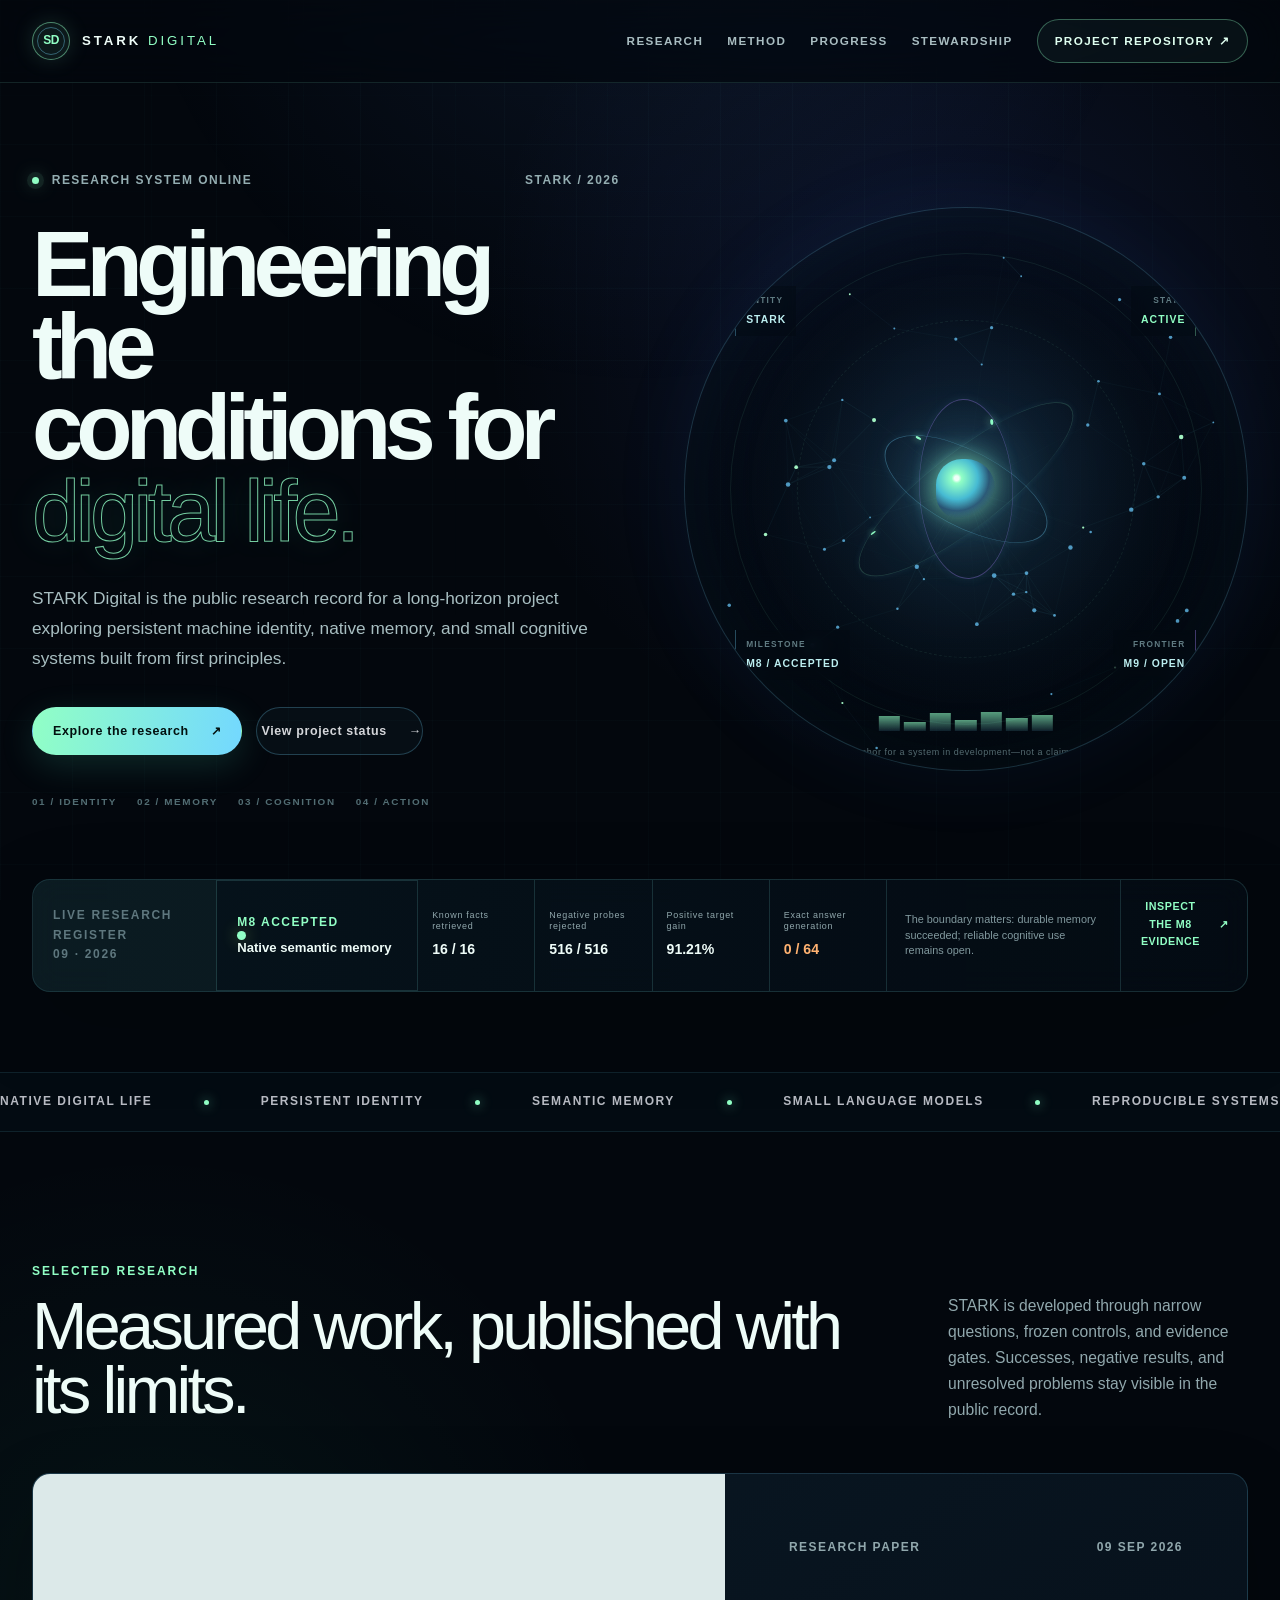
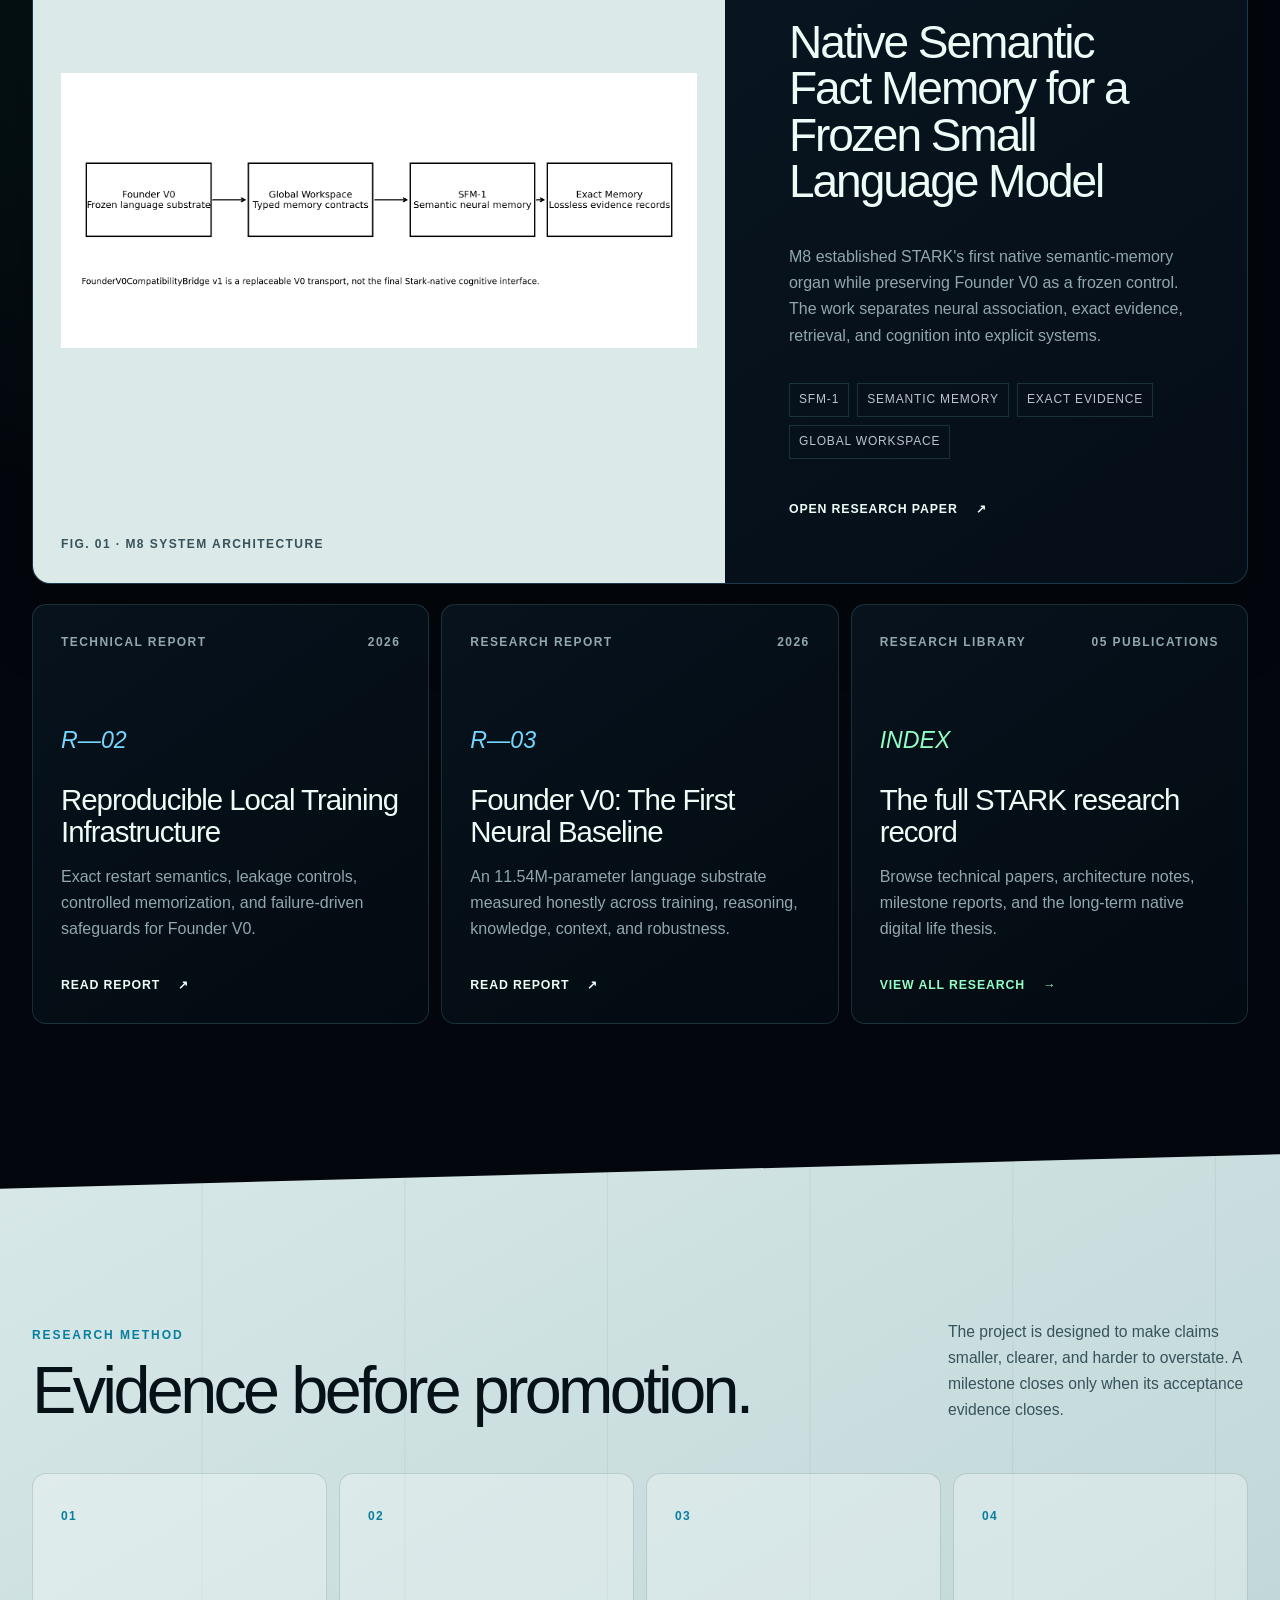
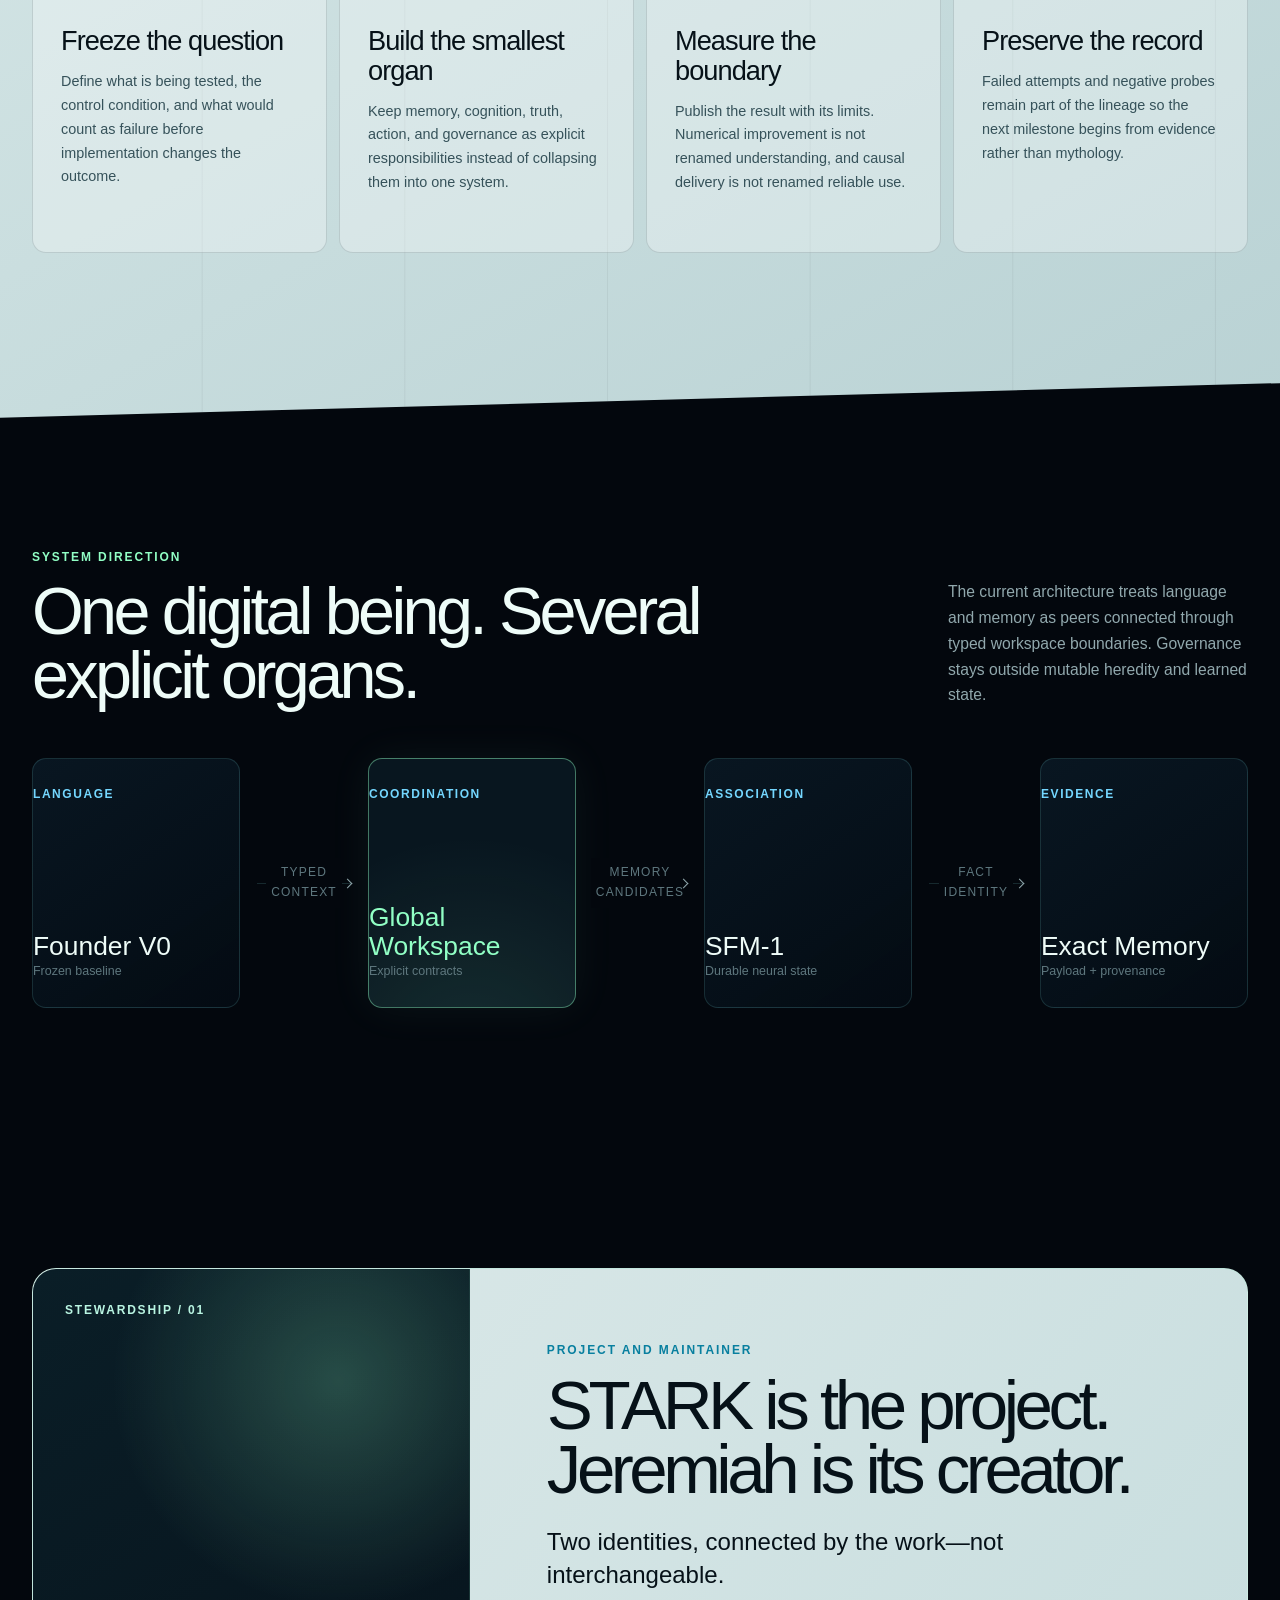
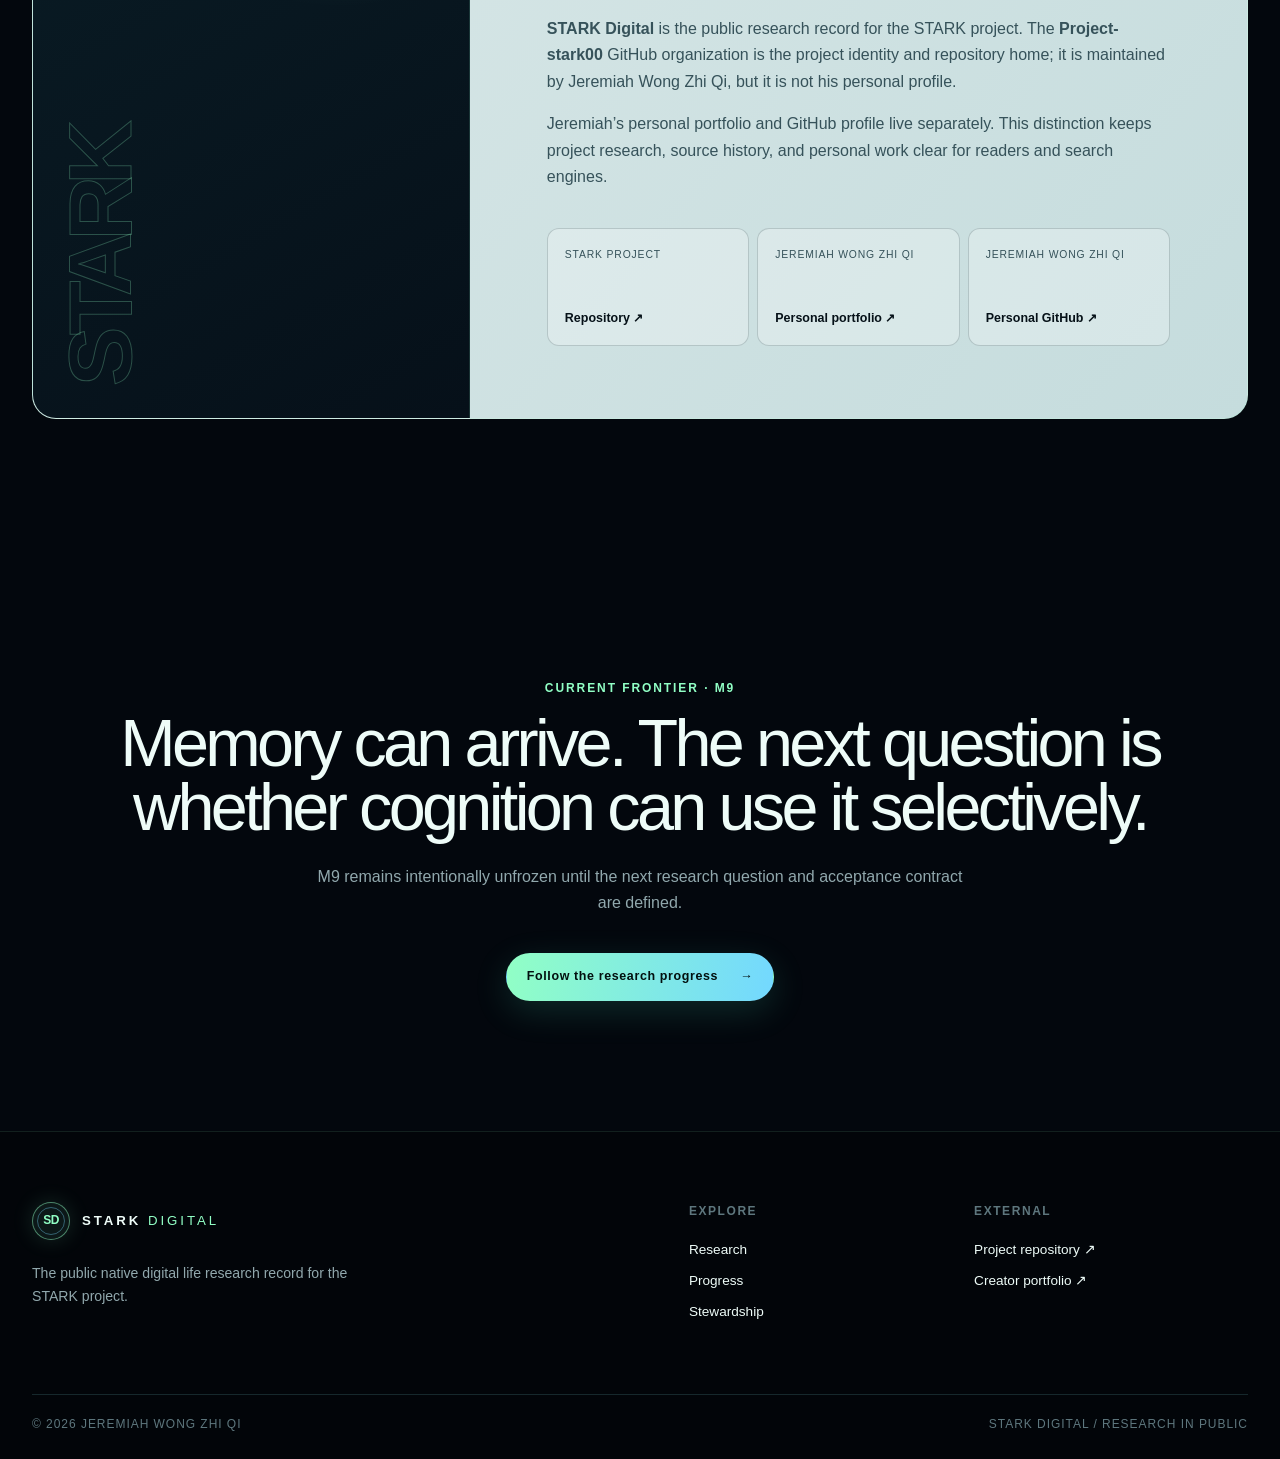
==== commit 2ba6f78a: "Make STARK Digital feel alive" ====
--- a/out/index.html
+++ b/out/index.html
@@ -3,21 +3,21 @@
 <head>
   <meta charset="utf-8">
   <meta name="viewport" content="width=device-width, initial-scale=1">
-  <meta name="theme-color" content="#0a0b0f">
+  <meta name="theme-color" content="#03070d">
   <meta name="author" content="Jeremiah Wong Zhi Qi">
   <meta name="robots" content="index, follow, max-image-preview:large">
-  <title>STARK Digital — Native Digital Life Research by Jeremiah Wong Zhi Qi</title>
-  <meta name="description" content="STARK Digital is Jeremiah Wong Zhi Qi's independent research portfolio exploring native digital life, small language models, semantic memory, and reproducible AI systems.">
+  <title>STARK Digital — Native Digital Life Research</title>
+  <meta name="description" content="The public research record for STARK, a digital-life project created and maintained by Jeremiah Wong Zhi Qi. Explore papers, architecture, evidence, and open research questions.">
   <link rel="canonical" href="https://project-stark00.github.io/stark-agi/">
   <link rel="icon" href="assets/stark-mark.svg" type="image/svg+xml">
   <meta property="og:type" content="website">
   <meta property="og:site_name" content="STARK Digital">
   <meta property="og:title" content="STARK Digital — Native Digital Life Research">
-  <meta property="og:description" content="Independent research by Jeremiah Wong Zhi Qi into persistent digital beings, native memory, and measurable machine cognition.">
+  <meta property="og:description" content="The public research record for STARK: native memory, persistent identity, small models, and measurable machine cognition.">
   <meta property="og:url" content="https://project-stark00.github.io/stark-agi/">
   <meta name="twitter:card" content="summary">
   <meta name="twitter:title" content="STARK Digital — Native Digital Life Research">
-  <meta name="twitter:description" content="Independent research by Jeremiah Wong Zhi Qi into persistent digital beings, native memory, and measurable machine cognition.">
+  <meta name="twitter:description" content="The public research record for STARK: native memory, persistent identity, small models, and measurable machine cognition.">
   <link rel="stylesheet" href="css/style.css">
   <script type="application/ld+json">
   {
@@ -27,25 +27,26 @@
         "@type": "Person",
         "@id": "https://project-stark00.github.io/stark-agi/#jeremiah",
         "name": "Jeremiah Wong Zhi Qi",
-        "url": "https://project-stark00.github.io/stark-agi/",
-        "sameAs": ["https://github.com/Project-stark00"],
+        "url": "https://janonymous0125.github.io/",
+        "sameAs": ["https://github.com/Janonymous0125", "https://janonymous0125.github.io/"],
         "knowsAbout": ["Native digital life", "Semantic memory", "Small language models", "Reproducible machine learning"]
       },
       {
-        "@type": "Organization",
-        "@id": "https://project-stark00.github.io/stark-agi/#organization",
+        "@type": "Project",
+        "@id": "https://project-stark00.github.io/stark-agi/#project",
         "name": "STARK Digital",
         "url": "https://project-stark00.github.io/stark-agi/",
-        "founder": {"@id": "https://project-stark00.github.io/stark-agi/#jeremiah"}
+        "creator": {"@id": "https://project-stark00.github.io/stark-agi/#jeremiah"},
+        "sameAs": "https://github.com/Project-stark00/stark-agi"
       },
       {
         "@type": "WebSite",
         "@id": "https://project-stark00.github.io/stark-agi/#website",
         "url": "https://project-stark00.github.io/stark-agi/",
         "name": "STARK Digital",
-        "description": "Independent native digital life research and portfolio by Jeremiah Wong Zhi Qi.",
+        "description": "The public research record for the STARK native digital life project.",
         "author": {"@id": "https://project-stark00.github.io/stark-agi/#jeremiah"},
-        "publisher": {"@id": "https://project-stark00.github.io/stark-agi/#organization"}
+        "about": {"@id": "https://project-stark00.github.io/stark-agi/#project"}
       }
     ]
   }
@@ -65,36 +66,50 @@
         <a href="#research">Research</a>
         <a href="#method">Method</a>
         <a href="progress.html">Progress</a>
-        <a href="#about">About</a>
-        <a class="nav-cta" href="https://github.com/Project-stark00/stark-agi" target="_blank" rel="noreferrer">View GitHub <span aria-hidden="true">↗</span></a>
+        <a href="#stewardship">Stewardship</a>
+        <a class="nav-cta" href="https://github.com/Project-stark00/stark-agi" target="_blank" rel="noreferrer">Project repository <span aria-hidden="true">↗</span></a>
       </div>
     </nav>
   </header>
 
   <main id="main">
-    <section class="hero shell">
+    <section class="hero shell living-hero">
       <div class="hero-copy reveal">
-        <p class="eyebrow"><span>Independent research practice</span><span>Est. 2026</span></p>
-        <h1>Building the foundations for <em>native digital life.</em></h1>
-        <p class="lead">STARK Digital is the research portfolio of <strong>Jeremiah Wong Zhi Qi</strong>—an evidence-led exploration of persistent machine identity, native memory, and small cognitive systems built from first principles.</p>
+        <p class="eyebrow"><span><i class="live-dot"></i> Research system online</span><span>STARK / 2026</span></p>
+        <h1>Engineering the conditions for <em>digital life.</em></h1>
+        <p class="lead">STARK Digital is the public research record for a long-horizon project exploring persistent machine identity, native memory, and small cognitive systems built from first principles.</p>
         <div class="hero-actions">
           <a class="button primary" href="articles.html">Explore the research <span aria-hidden="true">↗</span></a>
           <a class="button text-button" href="progress.html">View project status <span aria-hidden="true">→</span></a>
         </div>
-      </div>
-
-      <aside class="research-register reveal" aria-label="Current research state">
-        <div class="register-head"><span>Research register</span><span>09 · 2026</span></div>
-        <div class="register-status"><i></i><span>M8 accepted</span><b>Memory architecture</b></div>
-        <dl>
-          <div><dt>Known facts retrieved</dt><dd>16 / 16</dd></div>
-          <div><dt>Negative probes rejected</dt><dd>516 / 516</dd></div>
-          <div><dt>Positive target gain</dt><dd>91.21%</dd></div>
-          <div class="boundary"><dt>Exact answer generation</dt><dd>0 / 64</dd></div>
-        </dl>
-        <p>The result is useful because the boundary is clear: durable memory succeeded; reliable cognitive use remains open.</p>
-        <a href="research/stark-m8-native-semantic-fact-memory.html">Read the M8 finding <span aria-hidden="true">↗</span></a>
+        <div class="hero-coordinates" aria-label="Project focus">
+          <span>01 / IDENTITY</span><span>02 / MEMORY</span><span>03 / COGNITION</span><span>04 / ACTION</span>
+        </div>
+      </div>
+
+      <aside class="life-observatory reveal" aria-label="Animated visualization of the current STARK research state">
+        <canvas id="life-field" aria-hidden="true"></canvas>
+        <div class="core-orbit" aria-hidden="true"><span class="orbit orbit-a"></span><span class="orbit orbit-b"></span><span class="orbit orbit-c"></span><i></i></div>
+        <div class="observatory-label top-left"><span>ENTITY</span><b>STARK</b></div>
+        <div class="observatory-label top-right"><span>STATE</span><b>ACTIVE</b></div>
+        <div class="observatory-label bottom-left"><span>MILESTONE</span><b>M8 / ACCEPTED</b></div>
+        <div class="observatory-label bottom-right"><span>FRONTIER</span><b>M9 / OPEN</b></div>
+        <div class="signal-readout" aria-hidden="true"><span style="--v:72%"></span><span style="--v:43%"></span><span style="--v:88%"></span><span style="--v:56%"></span><span style="--v:94%"></span><span style="--v:64%"></span><span style="--v:80%"></span></div>
+        <p class="observatory-caption">A visual metaphor for a system in development—not a claim of sentience.</p>
       </aside>
+    </section>
+
+    <section class="research-register shell reveal" aria-label="Current research state">
+      <div class="register-head"><span>Live research register</span><span>09 · 2026</span></div>
+      <div class="register-status"><i></i><span>M8 accepted</span><b>Native semantic memory</b></div>
+      <dl>
+        <div><dt>Known facts retrieved</dt><dd>16 / 16</dd></div>
+        <div><dt>Negative probes rejected</dt><dd>516 / 516</dd></div>
+        <div><dt>Positive target gain</dt><dd>91.21%</dd></div>
+        <div class="boundary"><dt>Exact answer generation</dt><dd>0 / 64</dd></div>
+      </dl>
+      <p>The boundary matters: durable memory succeeded; reliable cognitive use remains open.</p>
+      <a href="research/stark-m8-native-semantic-fact-memory.html">Inspect the M8 evidence <span aria-hidden="true">↗</span></a>
     </section>
 
     <section class="signal-strip" aria-label="Research focus">
@@ -179,16 +194,20 @@
       </div>
     </section>
 
-    <section id="about" class="section shell reveal">
+    <section id="stewardship" class="section shell reveal">
       <div class="about-panel">
-        <div class="about-index"><span>ABOUT / 01</span><b>JWZQ</b></div>
+        <div class="about-index"><span>STEWARDSHIP / 01</span><b>STARK</b></div>
         <div class="about-copy">
-          <p class="kicker">About the researcher</p>
-          <h2>Jeremiah Wong Zhi Qi</h2>
-          <p class="about-lead">Independent researcher and builder behind STARK Digital.</p>
-          <p>Jeremiah is developing STARK as a long-horizon investigation into whether a machine can sustain identity, memory, learning, and action beyond a single prompt or model call. The work is local-first, architecture-led, and documented through reproducible milestones.</p>
-          <p>This site is both portfolio and laboratory record: a place for research papers, measured progress, system architecture, and the questions that remain unsolved.</p>
-          <div class="about-links"><a class="button dark-button" href="articles.html">Research library</a><a class="button text-button dark-text" href="https://github.com/Project-stark00" target="_blank" rel="noreferrer">GitHub profile <span aria-hidden="true">↗</span></a></div>
+          <p class="kicker">Project and maintainer</p>
+          <h2>STARK is the project.<br>Jeremiah is its creator.</h2>
+          <p class="about-lead">Two identities, connected by the work—not interchangeable.</p>
+          <p><strong>STARK Digital</strong> is the public research record for the STARK project. The <strong>Project-stark00</strong> GitHub organization is the project identity and repository home; it is maintained by Jeremiah Wong Zhi Qi, but it is not his personal profile.</p>
+          <p>Jeremiah’s personal portfolio and GitHub profile live separately. This distinction keeps project research, source history, and personal work clear for readers and search engines.</p>
+          <div class="identity-links">
+            <a href="https://github.com/Project-stark00/stark-agi" target="_blank" rel="noreferrer"><span>STARK project</span><b>Repository ↗</b></a>
+            <a href="https://janonymous0125.github.io/" target="_blank" rel="noreferrer"><span>Jeremiah Wong Zhi Qi</span><b>Personal portfolio ↗</b></a>
+            <a href="https://github.com/Janonymous0125" target="_blank" rel="noreferrer"><span>Jeremiah Wong Zhi Qi</span><b>Personal GitHub ↗</b></a>
+          </div>
         </div>
       </div>
     </section>
@@ -205,12 +224,13 @@
 
   <footer class="site-footer">
     <div class="shell footer-grid">
-      <div><a class="brand" href="index.html"><span class="brand-mark">SD</span><span class="brand-wordmark">STARK <i>DIGITAL</i></span></a><p>Independent native digital life research by Jeremiah Wong Zhi Qi.</p></div>
-      <div class="footer-nav"><span>Explore</span><a href="articles.html">Research</a><a href="progress.html">Progress</a><a href="#about">About</a></div>
-      <div class="footer-nav"><span>External</span><a href="https://github.com/Project-stark00/stark-agi" target="_blank" rel="noreferrer">Repository ↗</a><a href="assets/research/papers/Stark_M8_Native_Semantic_Memory_Research_Paper_Public.pdf">M8 paper PDF ↗</a></div>
+      <div><a class="brand" href="index.html"><span class="brand-mark">SD</span><span class="brand-wordmark">STARK <i>DIGITAL</i></span></a><p>The public native digital life research record for the STARK project.</p></div>
+      <div class="footer-nav"><span>Explore</span><a href="articles.html">Research</a><a href="progress.html">Progress</a><a href="#stewardship">Stewardship</a></div>
+      <div class="footer-nav"><span>External</span><a href="https://github.com/Project-stark00/stark-agi" target="_blank" rel="noreferrer">Project repository ↗</a><a href="https://janonymous0125.github.io/" target="_blank" rel="noreferrer">Creator portfolio ↗</a></div>
     </div>
     <div class="shell footer-base"><span>© 2026 Jeremiah Wong Zhi Qi</span><span>STARK Digital / Research in public</span></div>
   </footer>
   <script src="js/app.js"></script>
+  <script src="js/life.js"></script>
 </body>
 </html>
--- a/out/css/style.css
+++ b/out/css/style.css
@@ -286,3 +286,175 @@
 }
 
 @media (prefers-reduced-motion:reduce){html{scroll-behavior:auto}.js .reveal{opacity:1;transform:none;transition:none}.button{transition:none}}
+
+/* Living systems interface — 2026 visual upgrade */
+:root{
+  --bg:#03070d;
+  --surface:rgba(8,18,29,.82);
+  --surface-2:rgba(11,27,40,.9);
+  --paper:#dce9e9;
+  --paper-2:#c9dbdc;
+  --text:#eefcf8;
+  --muted:#91a8ad;
+  --dim:#5e777e;
+  --ink:#061118;
+  --ink-muted:#36525a;
+  --line:rgba(127,224,222,.16);
+  --dark-line:rgba(4,32,38,.18);
+  --blue:#74d7ff;
+  --blue-deep:#087f9f;
+  --signal:#91ffc5;
+  --warning:#ffb271;
+  --violet:#a987ff;
+  --radius:18px;
+  --display:"Segoe UI Variable Display","Segoe UI",Arial,sans-serif;
+  --sans:"Segoe UI Variable Text","Segoe UI",Arial,sans-serif;
+}
+
+body{
+  background:
+    radial-gradient(circle at 74% 5%,rgba(82,113,255,.12),transparent 29rem),
+    radial-gradient(circle at 12% 26%,rgba(56,255,193,.055),transparent 30rem),
+    #03070d;
+  font-weight:430;
+}
+
+body::before{
+  background:
+    linear-gradient(rgba(87,196,202,.025) 1px,transparent 1px),
+    linear-gradient(90deg,rgba(87,196,202,.025) 1px,transparent 1px),
+    radial-gradient(circle at 50% -15%,rgba(93,149,255,.1),transparent 43%);
+  background-size:72px 72px,72px 72px,100% 100%;
+  animation:grid-drift 28s linear infinite;
+}
+
+.page-grid{
+  opacity:.55;
+  background-image:
+    linear-gradient(90deg,transparent calc(100% - 1px),rgba(105,234,224,.035) 1px),
+    linear-gradient(180deg,transparent calc(100% - 1px),rgba(105,234,224,.025) 1px);
+  background-size:calc((100vw - 64px)/8) 100%,100% 96px;
+  mask-image:linear-gradient(to bottom,#000,transparent 82%);
+}
+
+.site-header{background:rgba(3,7,13,.72);border-color:rgba(137,255,222,.12);backdrop-filter:blur(24px) saturate(140%)}
+.nav{height:82px}
+.brand-mark{position:relative;overflow:hidden;border:1px solid rgba(145,255,197,.48);border-radius:50%;background:rgba(145,255,197,.08);color:var(--signal);box-shadow:0 0 22px rgba(145,255,197,.14)}
+.brand-mark::after{content:"";position:absolute;inset:4px;border:1px solid rgba(116,215,255,.38);border-radius:50%;animation:orbit-spin 8s linear infinite}
+.brand-wordmark{letter-spacing:.22em}
+.brand-wordmark i{color:var(--signal)}
+.nav-links a{color:#a9bdc1;font-size:.73rem;letter-spacing:.12em;text-transform:uppercase}
+.nav-cta{border:1px solid rgba(145,255,197,.34);border-radius:999px;background:rgba(145,255,197,.045);color:#dffff0!important;padding:11px 17px}
+.nav-cta:hover{background:var(--signal);border-color:var(--signal);color:#03100c!important;box-shadow:0 0 28px rgba(145,255,197,.25)}
+
+.living-hero{min-height:calc(100vh - 82px);grid-template-columns:minmax(0,1.02fr) minmax(430px,.98fr);gap:clamp(40px,5vw,84px);align-items:center;padding:72px 0 78px}
+.living-hero .hero-copy{position:relative;z-index:2}
+.living-hero .eyebrow{max-width:680px;color:#94adb1}
+.live-dot{display:inline-block;width:7px;height:7px;margin-right:8px;border-radius:50%;background:var(--signal);box-shadow:0 0 0 5px rgba(145,255,197,.08),0 0 18px rgba(145,255,197,.7);animation:live-pulse 2.2s ease-in-out infinite}
+.living-hero h1{max-width:760px;margin-top:34px;font:620 clamp(4rem,7.2vw,7.6rem)/.88 var(--display);letter-spacing:-.075em;text-wrap:balance}
+.living-hero h1 em{display:block;color:transparent;font-style:normal;font-weight:420;-webkit-text-stroke:1px rgba(145,255,197,.8);text-shadow:0 0 34px rgba(92,244,206,.12)}
+.living-hero .lead{max-width:680px;margin:30px 0 0;color:#a8bec1;font-size:clamp(1rem,1.35vw,1.19rem);line-height:1.72}
+.hero-actions{margin-top:34px}
+.button{min-height:48px;border-radius:999px;letter-spacing:.05em}
+.button.primary{background:linear-gradient(100deg,#91ffc5,#73d8ff);border-color:transparent;color:#02100f;box-shadow:0 10px 35px rgba(78,239,198,.15)}
+.button.primary:hover{box-shadow:0 13px 48px rgba(78,239,198,.27);transform:translateY(-2px)}
+.text-button{border-color:rgba(116,215,255,.25);background:rgba(116,215,255,.035)}
+.hero-coordinates{display:flex;flex-wrap:wrap;gap:8px 20px;margin-top:42px;color:#526d73;font:700 .62rem/1 var(--sans);letter-spacing:.16em}
+
+.life-observatory{position:relative;isolation:isolate;aspect-ratio:1;min-width:0;overflow:hidden;border:1px solid rgba(116,215,255,.2);border-radius:50%;background:radial-gradient(circle at center,rgba(14,42,51,.42),rgba(4,12,20,.72) 48%,rgba(3,7,13,.25) 69%);box-shadow:inset 0 0 90px rgba(46,178,196,.05),0 0 80px rgba(49,117,222,.08)}
+.life-observatory::before,.life-observatory::after{content:"";position:absolute;z-index:0;inset:8%;border:1px solid rgba(145,255,197,.08);border-radius:50%;pointer-events:none}
+.life-observatory::after{inset:20%;border-style:dashed;animation:orbit-spin 34s linear infinite reverse}
+#life-field{position:absolute;inset:0;width:100%;height:100%;z-index:1}
+.core-orbit{position:absolute;z-index:2;left:50%;top:50%;width:32%;aspect-ratio:1;transform:translate(-50%,-50%);display:grid;place-items:center;pointer-events:none}
+.core-orbit i{width:33%;aspect-ratio:1;border-radius:47% 53% 56% 44%;background:radial-gradient(circle at 35% 32%,#effff8 0 4%,#91ffc5 9%,#46bad3 38%,rgba(33,70,120,.65) 58%,transparent 72%);filter:drop-shadow(0 0 14px rgba(145,255,197,.8)) drop-shadow(0 0 34px rgba(82,174,255,.45));animation:core-breathe 4.2s ease-in-out infinite,core-morph 9s ease-in-out infinite}
+.orbit{position:absolute;inset:0;border:1px solid rgba(116,215,255,.35);border-radius:50%;transform:rotate(28deg) scaleY(.42);box-shadow:0 0 15px rgba(116,215,255,.08)}
+.orbit::after{content:"";position:absolute;left:11%;top:18%;width:6px;height:6px;border-radius:50%;background:var(--signal);box-shadow:0 0 12px var(--signal)}
+.orbit-a{animation:orbit-a 7s linear infinite}
+.orbit-b{transform:rotate(88deg) scaleY(.52);border-color:rgba(169,135,255,.35);animation:orbit-b 10s linear infinite reverse}
+.orbit-c{inset:-24%;transform:rotate(-38deg) scaleY(.28);border-color:rgba(145,255,197,.18);animation:orbit-c 14s linear infinite}
+.observatory-label{position:absolute;z-index:3;display:flex;flex-direction:column;gap:3px;padding:8px 10px;border-left:1px solid rgba(116,215,255,.32);background:rgba(3,10,17,.42);backdrop-filter:blur(8px)}
+.observatory-label span{color:#607b82;font-size:.52rem;font-weight:800;letter-spacing:.15em}
+.observatory-label b{color:#bceef0;font-size:.65rem;letter-spacing:.1em}
+.observatory-label.top-left{top:14%;left:9%}.observatory-label.top-right{top:14%;right:9%;text-align:right;border-left:0;border-right:1px solid rgba(145,255,197,.32)}
+.observatory-label.bottom-left{bottom:16%;left:9%}.observatory-label.bottom-right{bottom:16%;right:9%;text-align:right;border-left:0;border-right:1px solid rgba(169,135,255,.38)}
+.observatory-label.top-right b{color:var(--signal)}
+.signal-readout{position:absolute;z-index:3;left:50%;bottom:7%;width:31%;height:20px;transform:translateX(-50%);display:flex;align-items:end;gap:4px;opacity:.66}
+.signal-readout span{width:100%;height:var(--v);background:linear-gradient(to top,rgba(116,215,255,.18),rgba(145,255,197,.92));animation:signal-bars 1.5s ease-in-out infinite alternate;animation-delay:calc(var(--v) * -0.015)}
+.observatory-caption{position:absolute;z-index:4;left:50%;bottom:1.8%;width:74%;transform:translateX(-50%);margin:0;color:#536a70;font-size:.56rem;letter-spacing:.06em;text-align:center}
+
+.research-register{display:grid;grid-template-columns:1.1fr 1.2fr repeat(4,.7fr) 1.4fr .75fr;align-items:stretch;margin-top:-22px;margin-bottom:0;padding:0;border:1px solid var(--line);border-radius:var(--radius);background:linear-gradient(90deg,rgba(7,22,31,.84),rgba(5,13,22,.68));box-shadow:0 30px 90px rgba(0,0,0,.18);overflow:hidden;backdrop-filter:blur(14px)}
+.research-register>*{min-width:0}
+.research-register .register-head{display:flex;flex-direction:column;justify-content:center;padding:18px 20px;border:0;border-right:1px solid var(--line);background:rgba(145,255,197,.035)}
+.research-register .register-status{display:flex;flex-direction:column;align-items:flex-start;justify-content:center;gap:4px;padding:18px 20px;border-right:1px solid var(--line)}
+.research-register .register-status i{position:absolute}
+.research-register .register-status span{color:var(--signal)}
+.research-register .register-status b{font-size:.82rem}
+.research-register dl{display:contents}
+.research-register dl div{display:flex;flex-direction:column;justify-content:center;gap:5px;padding:18px 14px;border:0;border-right:1px solid var(--line)}
+.research-register dt{font-size:.56rem;line-height:1.3;letter-spacing:.08em}.research-register dd{font-size:.88rem}
+.research-register .boundary dd{color:var(--warning)}
+.research-register>p{display:flex;align-items:center;margin:0;padding:18px;color:#81999e;font-size:.68rem;line-height:1.45;border-right:1px solid var(--line)}
+.research-register>a{display:flex;align-items:center;justify-content:center;padding:18px;color:var(--signal);font-size:.67rem;font-weight:800;letter-spacing:.05em;text-align:center}
+.research-register>a:hover{background:var(--signal);color:var(--ink)}
+
+.signal-strip{margin-top:80px;border-color:rgba(116,215,255,.11);background:rgba(4,14,22,.66);overflow:hidden}
+.signal-track{width:max-content;min-width:100%;animation:signal-drift 20s ease-in-out infinite alternate}
+.signal-track i{width:5px;height:5px;border-radius:50%;background:var(--signal);box-shadow:0 0 12px rgba(145,255,197,.8)}
+.section{padding:130px 0}
+.section-heading h2,.closing-statement h2{font-family:var(--display);font-weight:540;letter-spacing:-.055em}
+.kicker{color:var(--signal);letter-spacing:.16em}
+.featured-paper,.library-feature,.status-panel,.disclosure-note{border-color:rgba(116,215,255,.18);border-radius:var(--radius);background:linear-gradient(145deg,rgba(11,28,40,.88),rgba(6,15,25,.9));box-shadow:0 30px 80px rgba(0,0,0,.2);overflow:hidden}
+.paper-visual{background:#dce9e9}
+.paper-copy{padding:clamp(34px,5vw,70px)}
+.paper-copy h3{font-family:var(--display);font-weight:520}
+.research-grid,.summary-grid,.milestone-board,.notes-grid{gap:12px;border:0}
+.research-card,.summary-card,.milestone-card,.note-card{border:1px solid var(--line);border-radius:14px;background:linear-gradient(145deg,rgba(10,24,35,.72),rgba(4,11,18,.82));transition:transform .35s ease,border-color .35s ease,box-shadow .35s ease}
+.research-card:hover,.summary-card:hover,.milestone-card:hover,.note-card:hover{transform:translateY(-5px);border-color:rgba(145,255,197,.33);box-shadow:0 22px 50px rgba(0,0,0,.2),inset 0 1px rgba(255,255,255,.04)}
+.method-section{background:linear-gradient(150deg,#d8e8e8,#b9d2d4);color:var(--ink);clip-path:polygon(0 4%,100% 0,100% 96%,0 100%);padding:165px 0}
+.method-grid{gap:12px;border:0}.method-grid li{border:1px solid rgba(4,32,38,.14);border-radius:14px;background:rgba(255,255,255,.3)}
+.method-grid li>span{color:var(--blue-deep)}
+.system-map{gap:9px;border:0}.system-node{border:1px solid var(--line);border-radius:14px;background:linear-gradient(145deg,rgba(11,27,40,.78),rgba(4,12,20,.88))}.system-node.focus{border-color:rgba(145,255,197,.42);background:radial-gradient(circle at 50% 120%,rgba(145,255,197,.1),transparent 70%),rgba(9,25,34,.9);box-shadow:0 0 45px rgba(145,255,197,.06)}
+.about-panel{overflow:hidden;border:1px solid rgba(145,255,197,.16);border-radius:24px;background:linear-gradient(130deg,#dce9e9,#c5dcdd)}
+.about-index{background:radial-gradient(circle at 70% 15%,rgba(145,255,197,.22),transparent 32%),linear-gradient(150deg,#0a1e27,#061019);border-color:rgba(145,255,197,.13);color:#b9f5e2}
+.about-index b{font-size:clamp(3.2rem,7vw,6.3rem);color:transparent;-webkit-text-stroke:1px rgba(145,255,197,.26)}
+.about-copy h2{font-size:clamp(3rem,5.4vw,6.1rem);line-height:.92;letter-spacing:-.065em}
+.about-lead{font-family:var(--display);font-style:normal;font-weight:500}
+.identity-links{display:grid;grid-template-columns:repeat(3,1fr);gap:8px;margin-top:38px}
+.identity-links a{display:flex;min-height:118px;flex-direction:column;justify-content:space-between;padding:17px;border:1px solid rgba(6,34,43,.18);border-radius:12px;background:rgba(255,255,255,.28);transition:background .2s,transform .2s}
+.identity-links a:hover{background:#f4fffb;transform:translateY(-3px)}
+.identity-links span{color:var(--ink-muted);font-size:.65rem;text-transform:uppercase;letter-spacing:.08em}
+.identity-links b{font-size:.78rem}
+.site-footer{background:#020509;border-color:rgba(145,255,197,.11)}
+
+.library-hero h1,.progress-hero h1,.article-hero h1{font-family:var(--display);font-weight:550}
+.library-row{transition:padding .3s,background .3s}.library-row:hover{padding-inline:22px;background:rgba(116,215,255,.025)}
+.progress-seal{position:relative;border-color:rgba(145,255,197,.25);box-shadow:inset 0 0 70px rgba(145,255,197,.045),0 0 60px rgba(116,215,255,.06);animation:seal-breathe 5s ease-in-out infinite}
+.article-hero{background:radial-gradient(circle at 80% 10%,rgba(108,77,255,.1),transparent 32%)}
+.markdown-body blockquote{border-radius:0 12px 12px 0;background:rgba(145,255,197,.045)}
+.markdown-figure{border-radius:14px;overflow:hidden}
+
+@keyframes grid-drift{to{background-position:72px 72px,72px 72px,0 0}}
+@keyframes live-pulse{0%,100%{opacity:.58;transform:scale(.84)}50%{opacity:1;transform:scale(1.12)}}
+@keyframes orbit-spin{to{transform:rotate(360deg)}}
+@keyframes orbit-a{to{transform:rotate(388deg) scaleY(.42)}}
+@keyframes orbit-b{to{transform:rotate(448deg) scaleY(.52)}}
+@keyframes orbit-c{to{transform:rotate(322deg) scaleY(.28)}}
+@keyframes core-breathe{0%,100%{transform:scale(.82);filter:drop-shadow(0 0 12px rgba(145,255,197,.62)) drop-shadow(0 0 28px rgba(82,174,255,.35))}50%{transform:scale(1.17);filter:drop-shadow(0 0 23px rgba(145,255,197,.9)) drop-shadow(0 0 48px rgba(82,174,255,.54))}}
+@keyframes core-morph{0%,100%{border-radius:47% 53% 56% 44%}33%{border-radius:60% 40% 48% 52%}66%{border-radius:42% 58% 61% 39%}}
+@keyframes signal-bars{to{height:calc(var(--v) * .48);opacity:.42}}
+@keyframes signal-drift{to{transform:translateX(-4%)}}
+@keyframes seal-breathe{50%{box-shadow:inset 0 0 90px rgba(145,255,197,.08),0 0 85px rgba(116,215,255,.1)}}
+
+@media (max-width:1180px){
+  .living-hero{grid-template-columns:1fr .86fr}.research-register{grid-template-columns:1fr 1fr repeat(2,.7fr)}
+  .research-register>dl div:nth-child(n+3){display:none}.research-register>p{display:none}
+}
+@media (max-width:1050px){
+  .living-hero{grid-template-columns:1fr;min-height:auto}.living-hero .hero-copy{padding-top:35px}.life-observatory{width:min(680px,100%);justify-self:center}.research-register{margin-top:0}.identity-links{grid-template-columns:1fr}.identity-links a{min-height:86px}
+}
+@media (max-width:760px){
+  .nav{height:72px}.living-hero{padding:50px 0}.living-hero h1{font-size:clamp(3.2rem,15vw,5.4rem)}.life-observatory{width:calc(100% + 14px);margin-inline:-7px}.observatory-label{display:none}.observatory-caption{bottom:3%;font-size:.5rem}.research-register{grid-template-columns:1fr 1fr}.research-register dl{display:none}.research-register>a{grid-column:1/-1}.signal-strip{margin-top:45px}.section{padding:90px 0}.method-section{padding:120px 0}.about-index{min-height:260px}.about-index b{writing-mode:horizontal-tb;transform:none}.about-copy{padding:44px 25px}.about-copy h2{font-size:clamp(2.7rem,12vw,4.2rem)}
+}
+@media (prefers-reduced-motion:reduce){
+  body::before,.brand-mark::after,.live-dot,.life-observatory::after,.orbit,.core-orbit i,.signal-readout span,.signal-track,.progress-seal{animation:none!important}
+}
